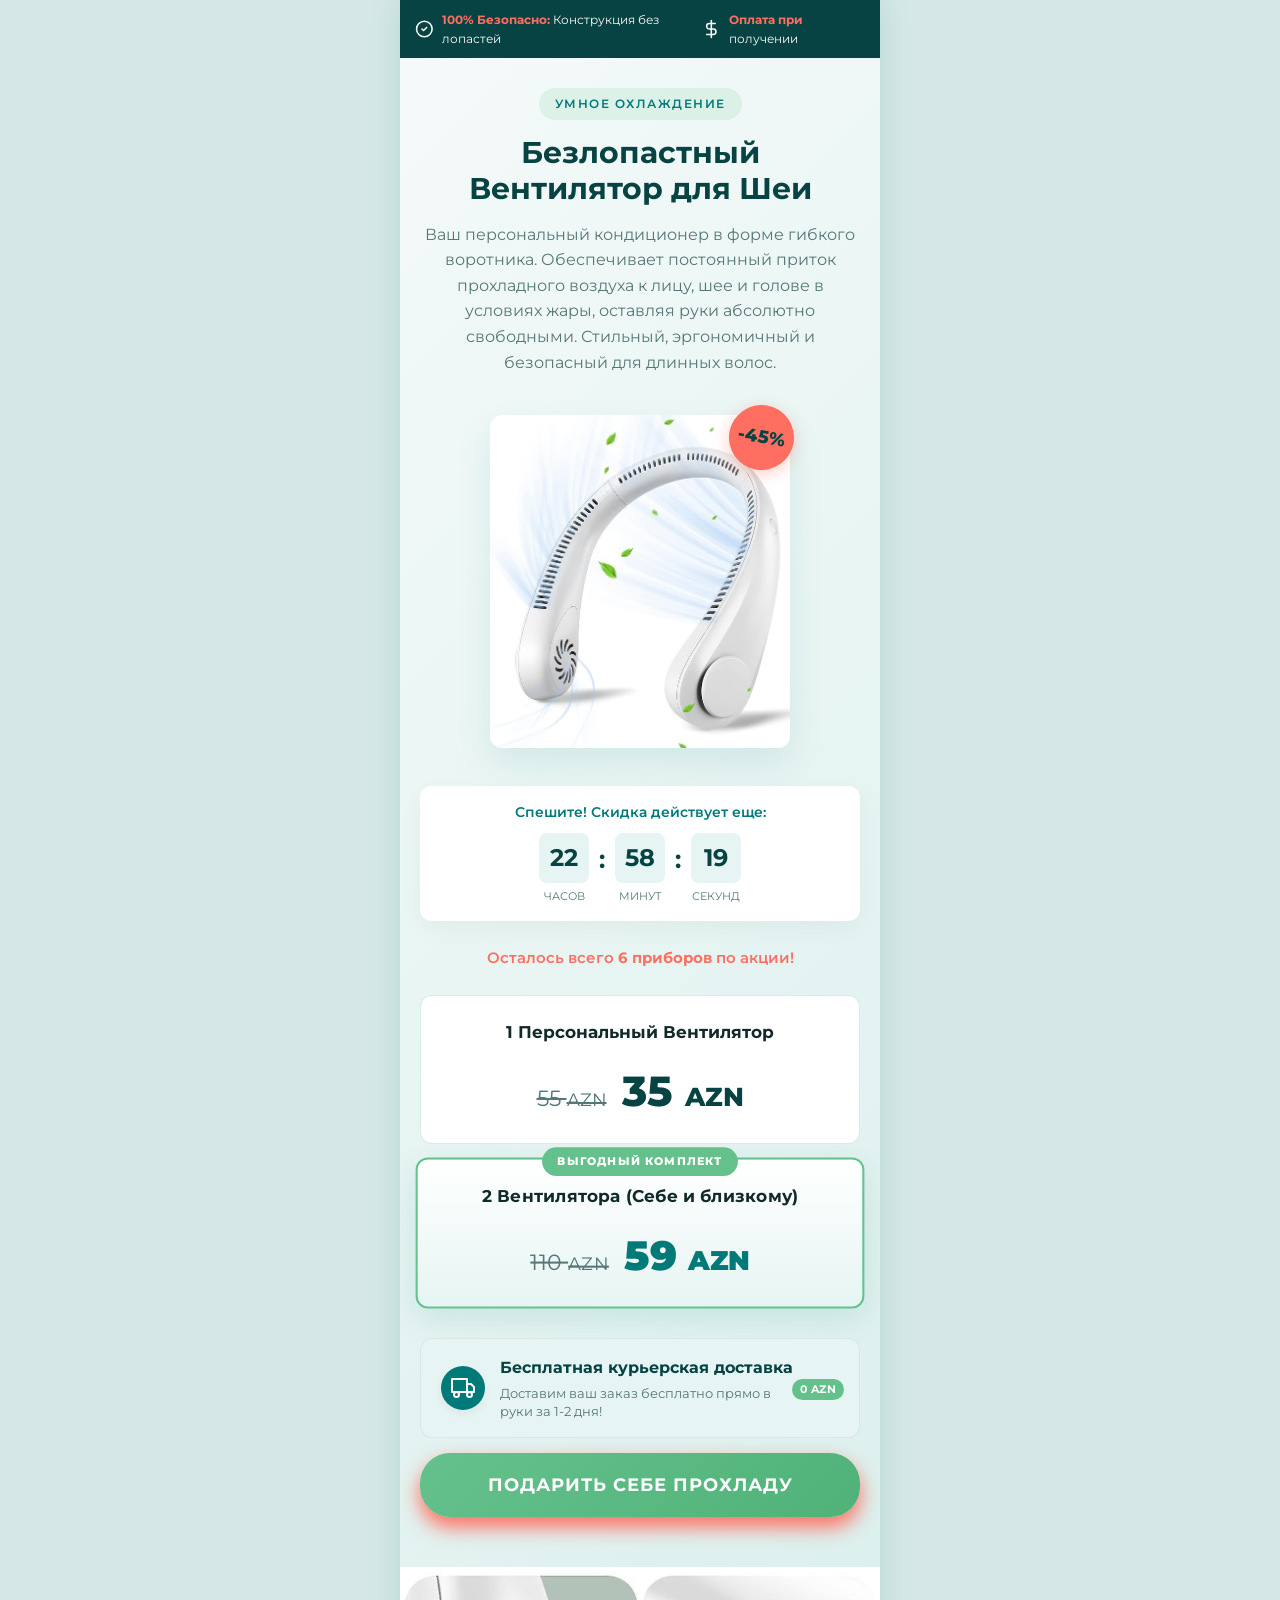
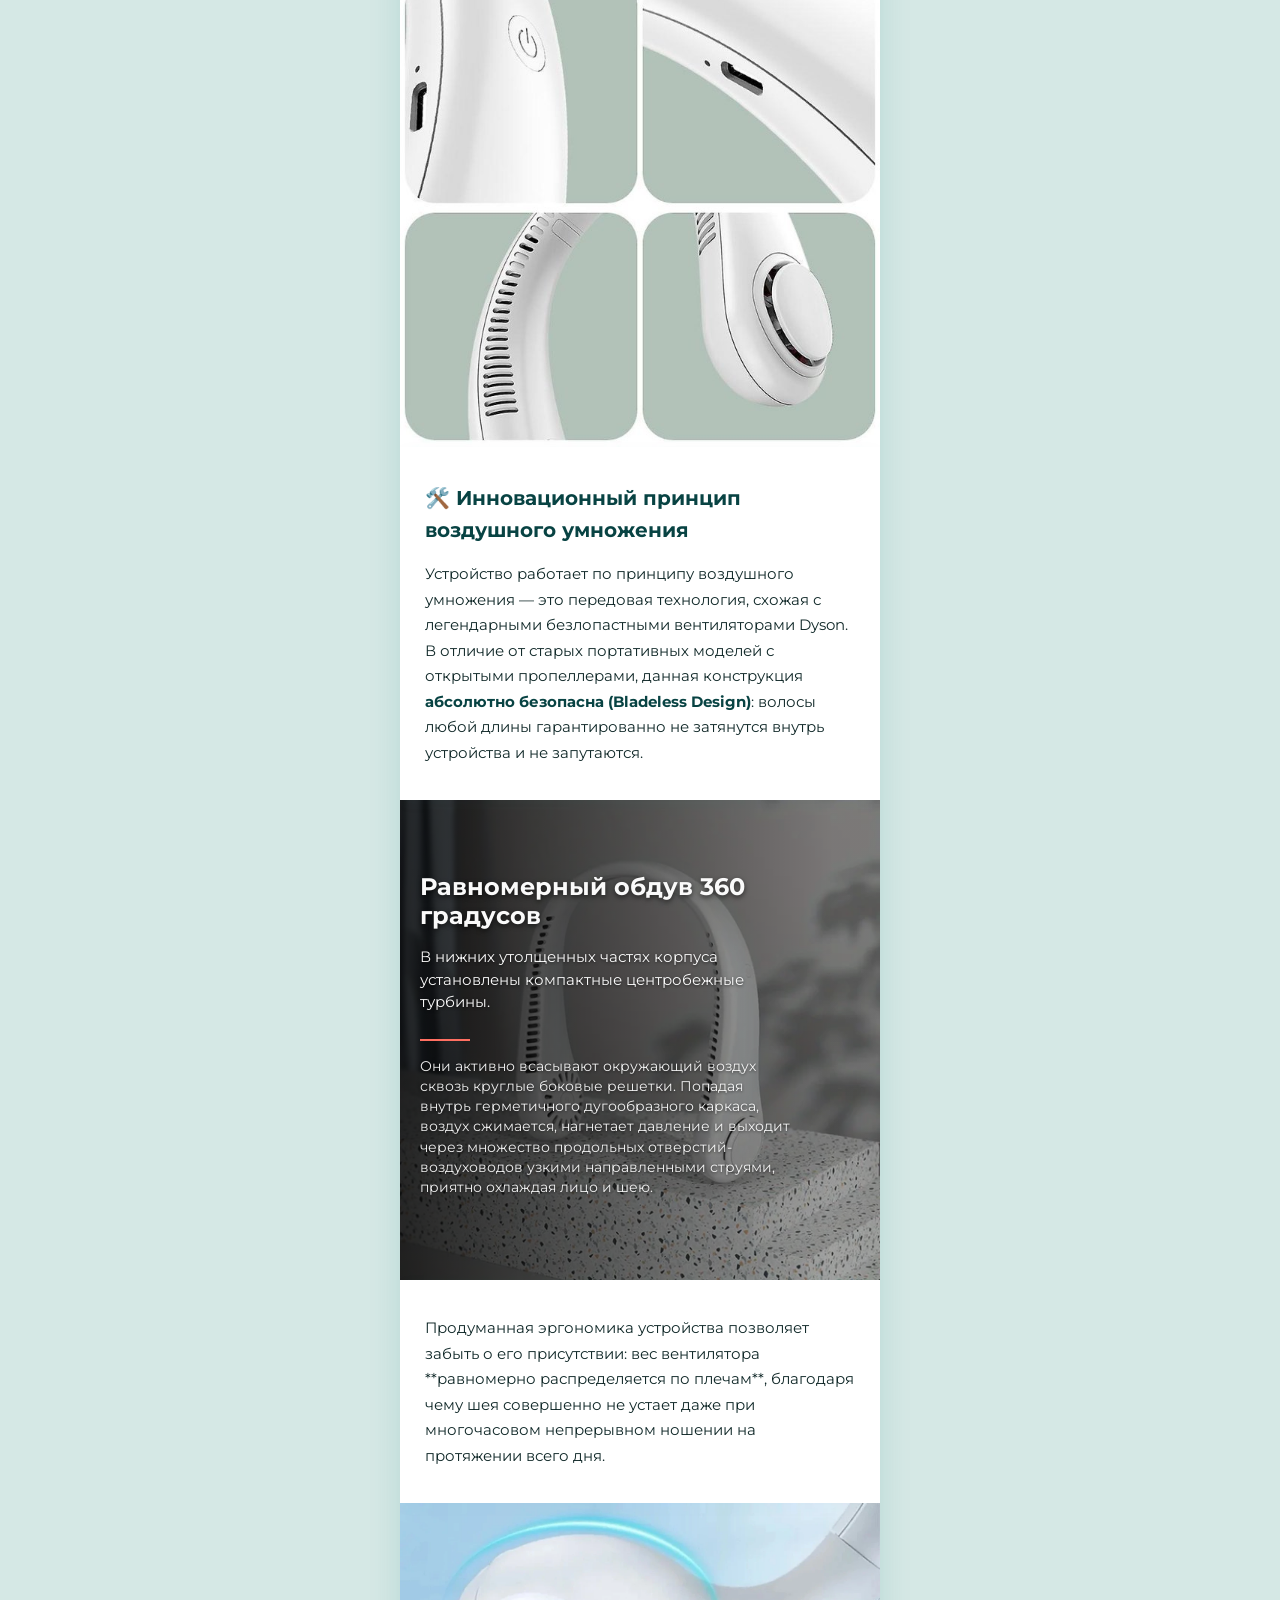
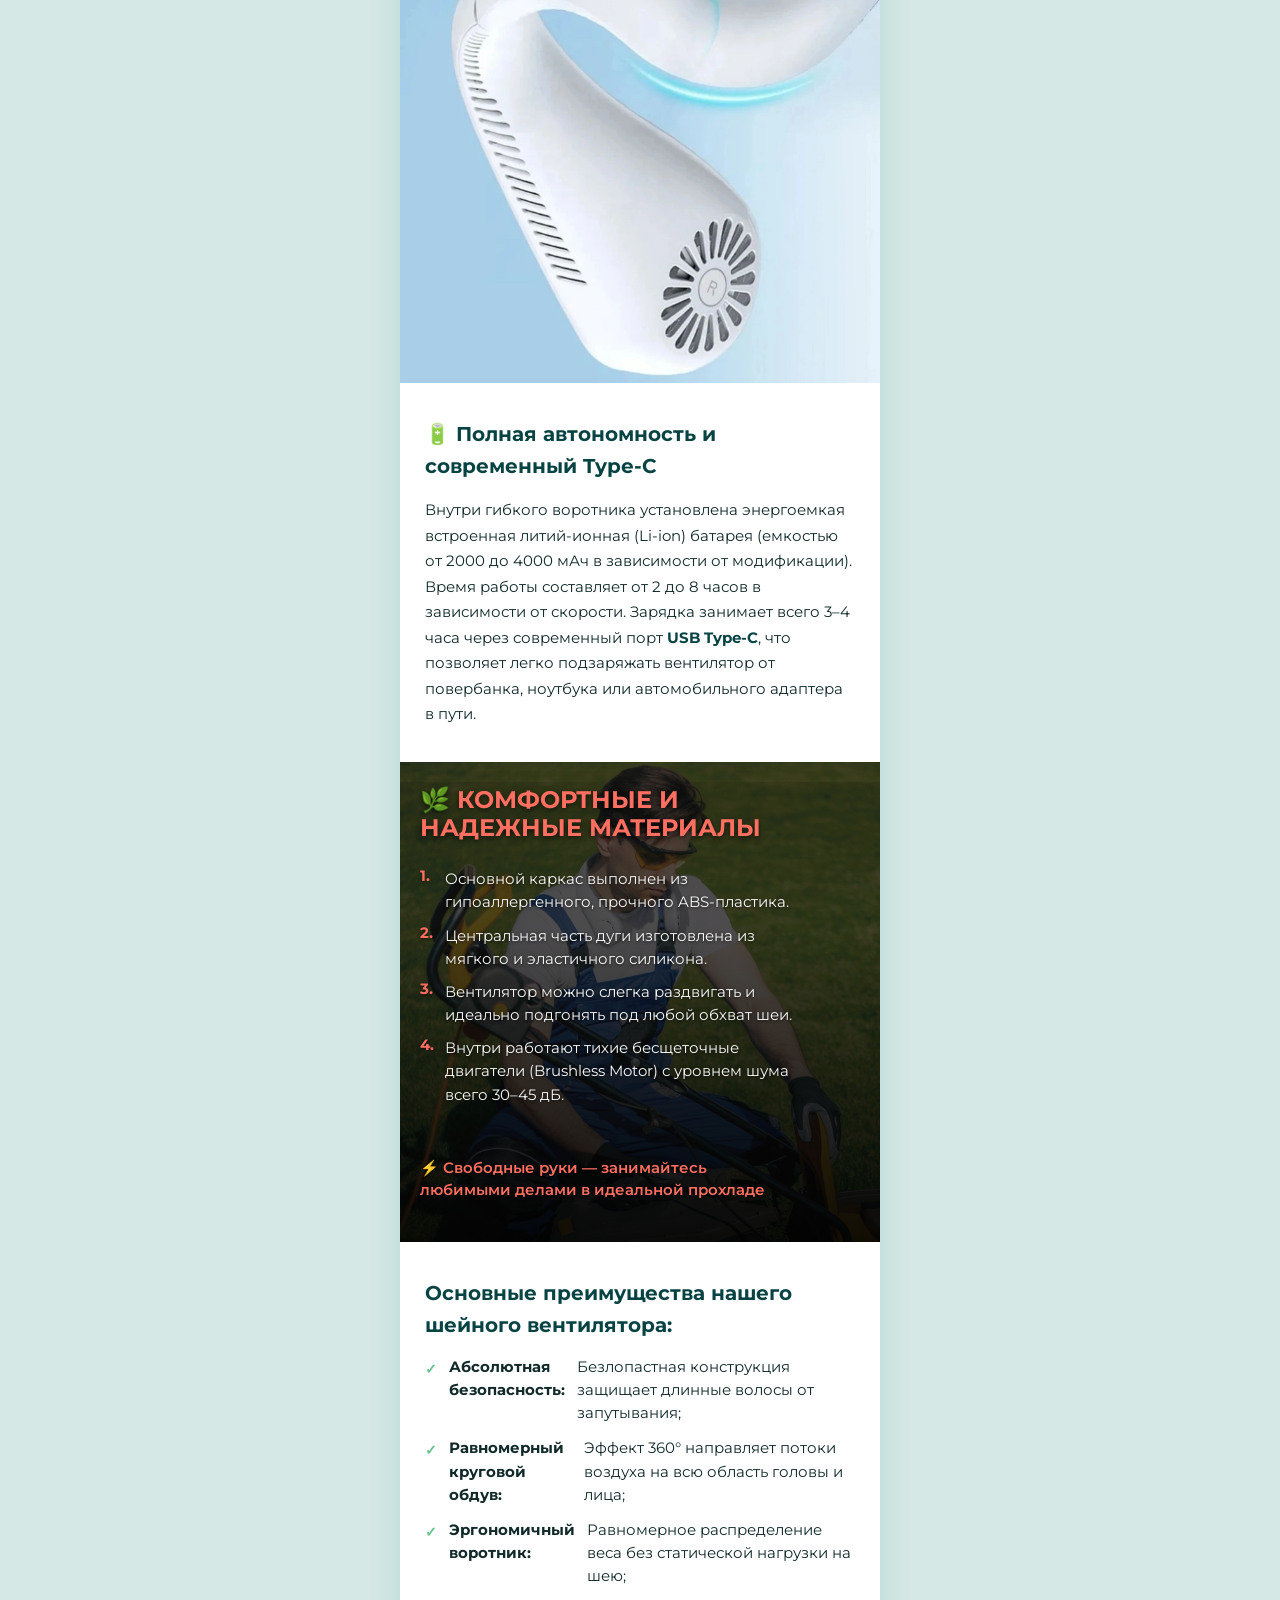
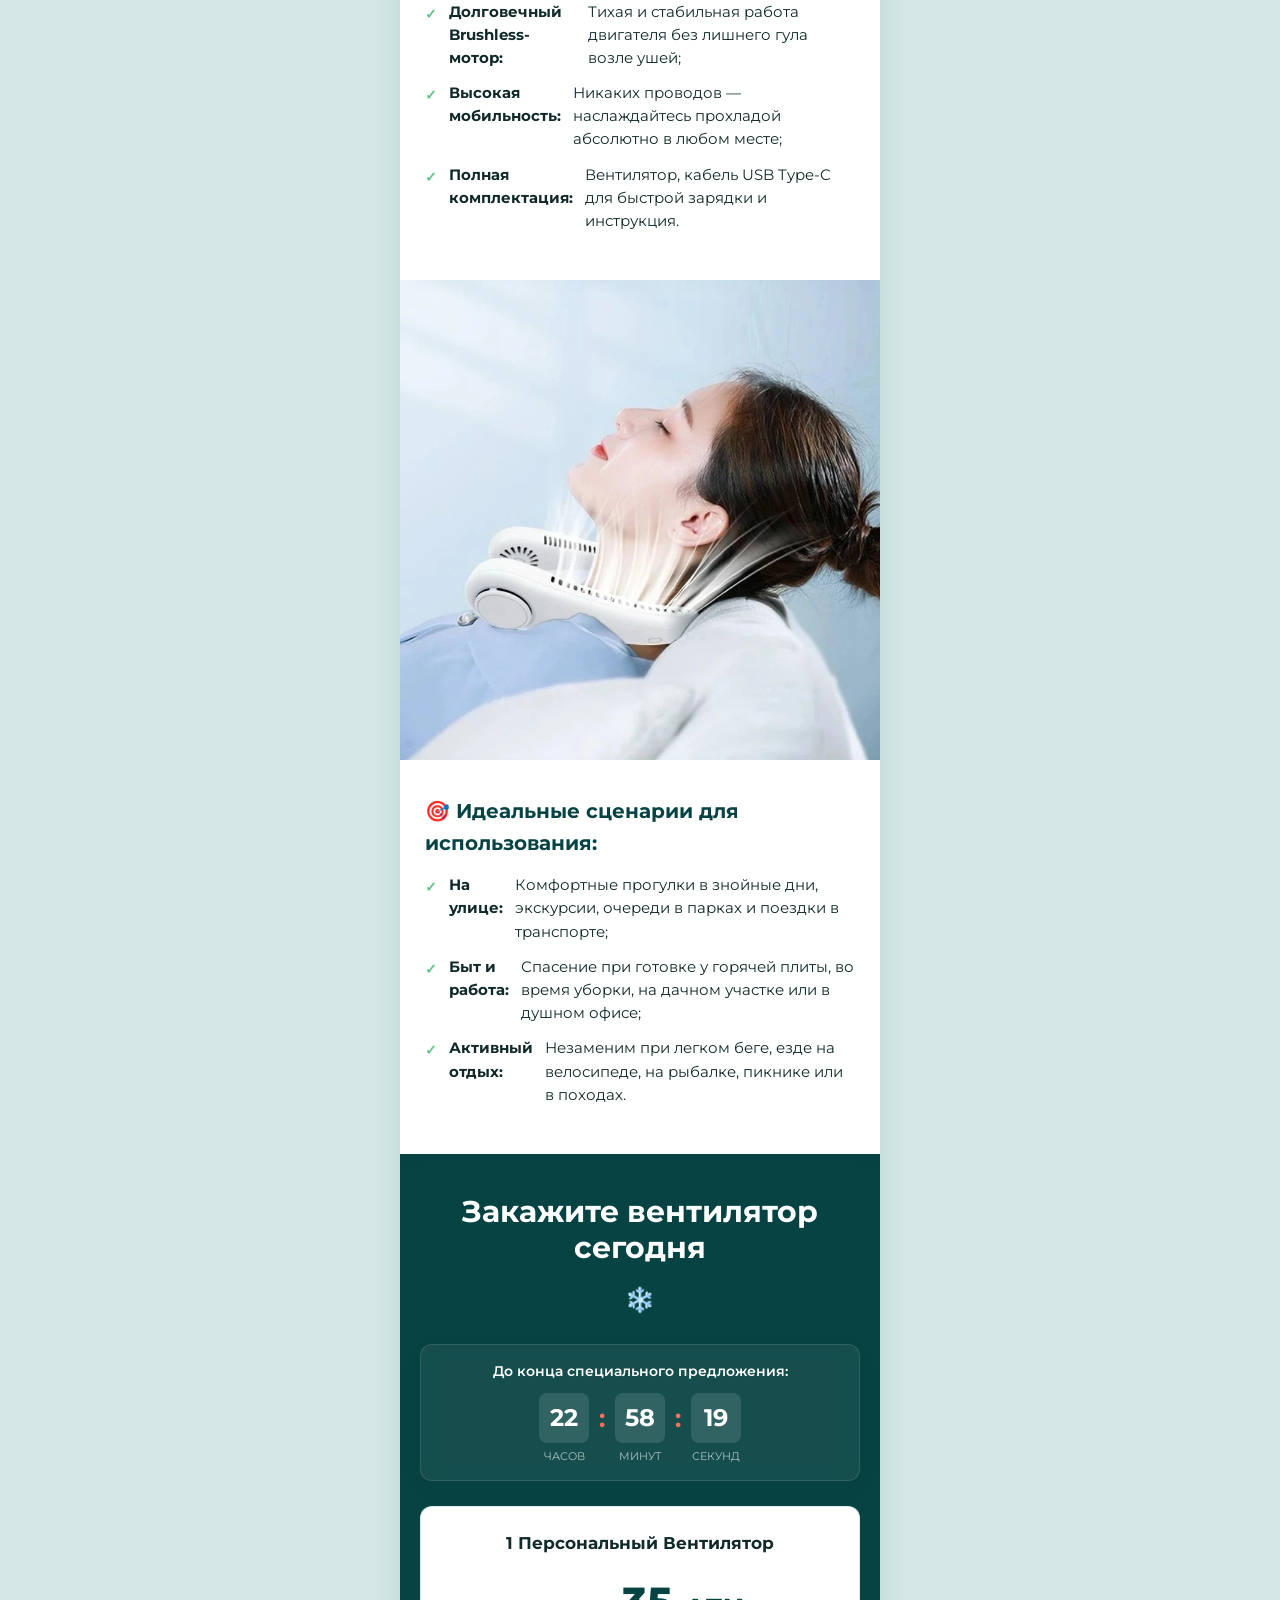
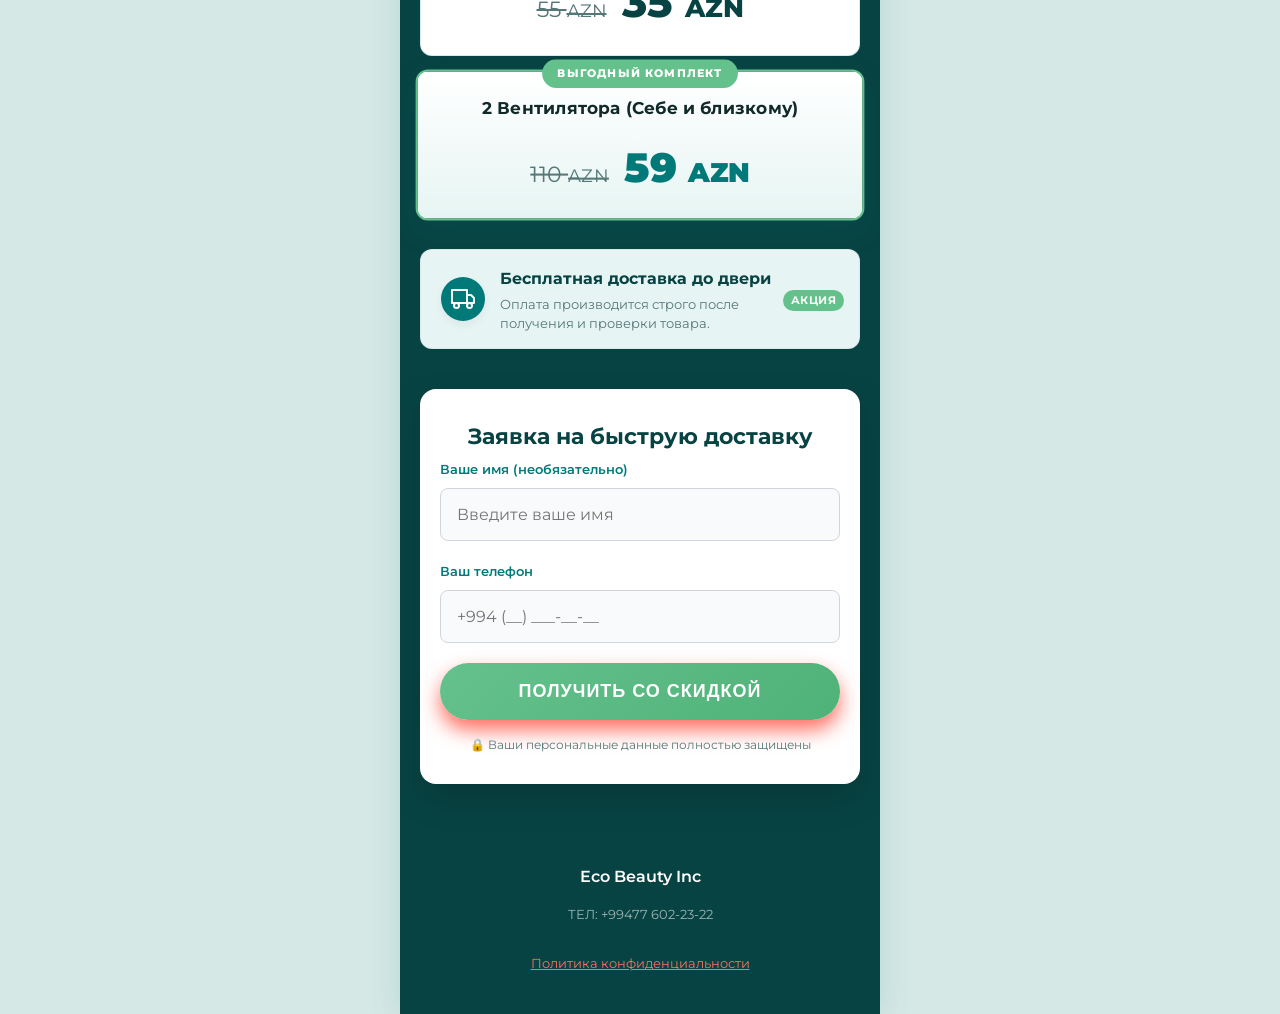
==== index.html @ a862ce65 "Add files via upload" ====
<!DOCTYPE html>
<html lang="ru">

<head>
    <meta charset="UTF-8">
    <meta name="viewport" content="width=device-width, initial-scale=1.0, maximum-scale=1.0, user-scalable=no">
    <title>Портативный Безлопастный Вентилятор для Шеи | Персональное Охлаждение 360°</title>
    <link rel="preconnect" href="https://fonts.googleapis.com">
    <link rel="preconnect" href="https://fonts.gstatic.com" crossorigin>
    <link href="https://fonts.googleapis.com/css2?family=Montserrat:wght@300;400;500;600;700;800&display=swap" rel="stylesheet">
    <link rel="stylesheet" href="styles.css">
</head>

<body>
    <div class="main_wrapper">
        <section class="top_line">
            <div class="top_line_content">
                <div class="top_item">
                    <svg width="20" height="20" viewBox="0 0 24 24" fill="none" stroke="currentColor" stroke-width="2" stroke-linecap="round" stroke-linejoin="round">
                        <path d="M12 22c5.523 0 10-4.477 10-10S17.523 2 12 2 2 6.477 2 12s4.477 10 10 10z"></path>
                        <path d="m9 12 2 2 4-4"></path>
                    </svg>
                    <p><b>100% Безопасно:</b> Конструкция без лопастей</p>
                </div>
                <div class="top_item">
                    <svg width="20" height="20" viewBox="0 0 24 24" fill="none" stroke="currentColor" stroke-width="2" stroke-linecap="round" stroke-linejoin="round">
                        <line x1="12" y1="1" x2="12" y2="23"></line>
                        <path d="M17 5H9.5a3.5 3.5 0 0 0 0 7h5a3.5 3.5 0 0 1 0 7H6"></path>
                    </svg>
                    <p><b>Оплата при</b> получении</p>
                </div>
            </div>
        </section>

        <section class="offer_section hero_bg">
            <div class="overlay"></div>
            <div class="content_layer">
                <div class="badge">Умное охлаждение</div>
                <h1 class="main_title">Безлопастный Вентилятор для Шеи</h1>
                <p class="subtitle">Ваш персональный кондиционер в форме гибкого воротника. Обеспечивает постоянный приток прохладного воздуха к лицу, шее и голове в условиях жары, оставляя руки абсолютно свободными. Стильный, эргономичный и безопасный для длинных волос.</p>

                <div class="hero_image_wrapper">
                    <img src="images/01.jpg" alt="Портативный безлопастный вентилятор для шеи" class="hero_img">
                    <div class="sale_badge">-45%</div>
                </div>

                <div class="timer_wrap">
                    <p class="timer_title">Спешите! Скидка действует еще:</p>
                    <div class="timer_container">
                        <div class="timer_block">
                            <div class="count hours">03</div>
                            <div class="text">Часов</div>
                        </div>
                        <div class="separator">:</div>
                        <div class="timer_block">
                            <div class="count minutes">09</div>
                            <div class="text">Минут</div>
                        </div>
                        <div class="separator">:</div>
                        <div class="timer_block">
                            <div class="count seconds">29</div>
                            <div class="text">Секунд</div>
                        </div>
                    </div>
                </div>

                <div class="prod_count">Осталось всего <b>6 приборов</b> по акции!</div>

                <div class="prices_container">
                    <div class="price_card" data-package="1 Вентилятор - Базовый комплект">
                        <div class="price_title">1 Персональный Вентилятор</div>
                        <div class="price_flex">
                            <div class="old_price">55 <span>AZN</span></div>
                            <div class="new_price">35 <span>AZN</span></div>
                        </div>
                    </div>

                    <div class="price_card highlight shadow_green" data-package="2 Вентилятора - Максимальный комфорт">
                        <div class="hit_badge">Выгодный комплект</div>
                        <div class="price_title">2 Вентилятора (Себе и близкому)</div>
                        <div class="price_flex">
                            <div class="old_price">110 <span>AZN</span></div>
                            <div class="new_price">59 <span>AZN</span></div>
                        </div>
                    </div>
                </div>

                <div class="delivery-notice-container">
                    <div class="delivery-card">
                        <div class="delivery-icon-box">
                            <svg xmlns="http://www.w3.org/2000/svg" viewBox="0 0 24 24" fill="none" stroke="currentColor" stroke-width="2" stroke-linecap="round" stroke-linejoin="round" class="truck-icon">
                                <rect x="1" y="3" width="15" height="13"></rect>
                                <polygon points="16 8 20 8 23 11 23 16 16 16 16 8"></polygon>
                                <circle cx="5.5" cy="18.5" r="2.5"></circle>
                                <circle cx="18.5" cy="18.5" r="2.5"></circle>
                            </svg>
                        </div>
                        <div class="delivery-text-box">
                            <h3 class="delivery-title">Бесплатная курьерская доставка</h3>
                            <p class="delivery-desc">Доставим ваш заказ бесплатно прямо в руки за 1-2 дня!</p>
                        </div>
                        <span class="delivery-badge">0 AZN</span>
                    </div>
                </div>

                <a href="#order_form" class="button-primary">Подарить себе прохладу</a>
            </div>
        </section>

        <section class="visual_section">

            <div class="visual_card" style="width: 480px; height: 480px;">
                <img src="images/04.jpeg" alt="Принцип работы технологии воздушного умножения" class="bg_img">
            </div>

            <div class="text_break">
                <h3 class="text_break_title">🛠️ Инновационный принцип воздушного умножения</h3>
                <p>Устройство работает по принципу воздушного умножения — это передовая технология, схожая с легендарными безлопастными вентиляторами Dyson. В отличие от старых портативных моделей с открытыми пропеллерами, данная конструкция <b>абсолютно безопасна (Bladeless Design)</b>: волосы любой длины гарантированно не затянутся внутрь устройства и не запутаются.</p>
            </div>

            <div class="visual_card" style="width: 480px; height: 480px;">
                <img style="opacity: 70%;" src="images/03.webp" alt="Нагнетание давления и распределение воздуха" class="bg_img">
                <div class="card_overlay left_align">
                    <h3 class="card_title">Равномерный обдув 360 градусов</h3>
                    <p class="card_text">В нижних утолщенных частях корпуса установлены компактные центробежные турбины.</p>
                    <div class="card_divider"></div>
                    <p class="card_text small_text">Они активно всасывают окружающий воздух сквозь круглые боковые решетки. Попадая внутрь герметичного дугообразного каркаса, воздух сжимается, нагнетает давление и выходит через множество продольных отверстий-воздуховодов узкими направленными струями, приятно охлаждая лицо и шею.</p>
                </div>
            </div>

            <div class="text_break">
                <p>Продуманная эргономика устройства позволяет забыть о его присутствии: вес вентилятора **равномерно распределяется по плечам**, благодаря чему шея совершенно не устает даже при многочасовом непрерывном ношении на протяжении всего дня.</p>
            </div>

            <div class="visual_card" style="width: 480px; height: 480px;">
                <img src="images/02.jpeg" alt="Управление режимами скорости вентилятора" class="bg_img">
                <div class="card_overlay right_align dark_overlay" style="display: none;">
                    <div class="badge card_badge">ПРОСТОЕ УПРАВЛЕНИЕ</div>
                    <h3 class="card_title text_gold">ПЕРЕКЛЮЧЕНИЕ РЕЖИМОВ ОДНОЙ КНОПКОЙ:</h3>
                    <ul class="card_list">
                        <li><b>1-е нажатие (Низкая скорость):</b> Легкий освежающий бриз для помещений (до 6-8 часов автономности);</li>
                        <li><b>2-е нажатие (Средняя скорость):</b> Оптимальный обдув для прогулок на улице в теплую погоду;</li>
                        <li><b>3-е нажатие (Высокая скорость):</b> Максимально мощный поток воздуха для сильной и удушающей жары;</li>
                        <li><b>4-е нажатие (Выключение):</b> Мгновенная остановка работы бесщеточных двигателей.</li>
                    </ul>
                </div>
            </div>

            <div class="text_break">
                <h3 class="text_break_title">🔋 Полная автономность и современный Type-C</h3>
                <p>Внутри гибкого воротника установлена энергоемкая встроенная литий-ионная (Li-ion) батарея (емкостью от 2000 до 4000 мАч в зависимости от модификации). Время работы составляет от 2 до 8 часов в зависимости от скорости. Зарядка занимает всего 3–4 часа через современный порт <b>USB Type-C</b>, что позволяет легко подзаряжать вентилятор от повербанка, ноутбука или автомобильного адаптера в пути.</p>
            </div>

            <div class="visual_card" style="width: 480px; height: 480px;">
                <img src="images/prod_1.webp" alt="Материалы корпуса персонального кондиционера" style="opacity: 30%;" class="bg_img">
                <div class="card_overlay left_align bottom_align" style="margin-top: 20px;">
                    <h3 class="card_title text_gold">🌿 КОМФОРТНЫЕ И НАДЕЖНЫЕ МАТЕРИАЛЫ</h3>
                    <ul class="card_list numbered">
                        <li>Основной каркас выполнен из гипоаллергенного, прочного ABS-пластика.</li>
                        <li>Центральная часть дуги изготовлена из мягкого и эластичного силикона.</li>
                        <li>Вентилятор можно слегка раздвигать и идеально подгонять под любой обхват шеи.</li>
                        <li>Внутри работают тихие бесщеточные двигатели (Brushless Motor) с уровнем шума всего 30–45 дБ.</li>
                    </ul>
                    <div class="card_divider"></div>
                    <p class="card_text bold_text text_gold">⚡ Свободные руки — занимайтесь любимыми делами в идеальной прохладе</p>
                </div>
            </div>

            <div class="text_break">
                <h3 class="text_break_title">Основные преимущества нашего шейного вентилятора:</h3>
                <ul class="text_break_list">
                    <li><b>Абсолютная безопасность:</b> Безлопастная конструкция защищает длинные волосы от запутывания;</li>
                    <li><b>Равномерный круговой обдув:</b> Эффект 360° направляет потоки воздуха на всю область головы и лица;</li>
                    <li><b>Эргономичный воротник:</b> Равномерное распределение веса без статической нагрузки на шею;</li>
                    <li><b>Долговечный Brushless-мотор:</b> Тихая и стабильная работа двигателя без лишнего гула возле ушей;</li>
                    <li><b>Высокая мобильность:</b> Никаких проводов — наслаждайтесь прохладой абсолютно в любом месте;</li>
                    <li><b>Полная комплектация:</b> Вентилятор, кабель USB Type-C для быстрой зарядки и инструкция.</li>
                </ul>
            </div>

            <div class="visual_card" style="width: 480px; height: 480px;">
                <img src="images/prod_2.jpeg" alt="Сценарии использования шейного вентилятора" class="bg_img">
            </div>

            <div class="text_break">
                <h3 class="text_break_title">🎯 Идеальные сценарии для использования:</h3>
                <ul class="text_break_list">
                    <li><b>На улице:</b> Комфортные прогулки в знойные дни, экскурсии, очереди в парках и поездки в транспорте;</li>
                    <li><b>Быт и работа:</b> Спасение при готовке у горячей плиты, во время уборки, на дачном участке или в душном офисе;</li>
                    <li><b>Активный отдых:</b> Незаменим при легком беге, езде на велосипеде, на рыбалке, пикнике или в походах.</li>
                </ul>
            </div>

        </section>

        <section class="offer_section dark_bg">
            <div class="content_layer">
                <h2 class="main_title">Закажите вентилятор сегодня</h2>
                <div class="separator_leaf light">❄️</div>

                <div class="timer_wrap glass_timer">
                    <p class="timer_title">До конца специального предложения:</p>
                    <div class="timer_container">
                        <div class="timer_block">
                            <div class="count hours">03</div>
                            <div class="text">Часов</div>
                        </div>
                        <div class="separator">:</div>
                        <div class="timer_block">
                            <div class="count minutes">09</div>
                            <div class="text">Минут</div>
                        </div>
                        <div class="separator">:</div>
                        <div class="timer_block">
                            <div class="count seconds">29</div>
                            <div class="text">Секунд</div>
                        </div>
                    </div>
                </div>

                <div class="prices_container">
                    <div class="price_card" data-package="1 Вентилятор - Базовый комплект">
                        <div class="price_title">1 Персональный Вентилятор</div>
                        <div class="price_flex">
                            <div class="old_price">55 <span>AZN</span></div>
                            <div class="new_price">35 <span>AZN</span></div>
                        </div>
                    </div>

                    <div class="price_card highlight shadow_green" data-package="2 Вентилятора - Максимальный комфорт">
                        <div class="hit_badge">Выгодный комплект</div>
                        <div class="price_title">2 Вентилятора (Себе и близкому)</div>
                        <div class="price_flex">
                            <div class="old_price">110 <span>AZN</span></div>
                            <div class="new_price">59 <span>AZN</span></div>
                        </div>
                    </div>
                </div>

                <div class="delivery-notice-container">
                    <div class="delivery-card">
                        <div class="delivery-icon-box">
                            <svg xmlns="http://www.w3.org/2000/svg" viewBox="0 0 24 24" fill="none" stroke="currentColor" stroke-width="2" stroke-linecap="round" stroke-linejoin="round" class="truck-icon">
                                <rect x="1" y="3" width="15" height="13"></rect>
                                <polygon points="16 8 20 8 23 11 23 16 16 16 16 8"></polygon>
                                <circle cx="5.5" cy="18.5" r="2.5"></circle>
                                <circle cx="18.5" cy="18.5" r="2.5"></circle>
                            </svg>
                        </div>
                        <div class="delivery-text-box">
                            <h3 class="delivery-title">Бесплатная доставка до двери</h3>
                            <p class="delivery-desc">Оплата производится строго после получения и проверки товара.</p>
                        </div>
                        <span class="delivery-badge">Акция</span>
                    </div>
                </div>

                <div class="form_container">
                    <h3 class="form_title">Заявка на быструю доставку</h3>
                    
                    <iframe name="hidden_iframe" id="hidden_iframe" style="display:none;"></iframe>
                    
                    <form id="order_form" class="main_form" action="https://formsubmit.co/alisanbakir1@gmail.com" method="POST" target="hidden_iframe">
                        <input type="hidden" name="_subject" value="❄️ Новый заказ: Портативный Безлопастный Вентилятор для Шеи">
                        <input type="hidden" name="_captcha" value="false">
                        <input type="hidden" name="_template" value="table">
                        
                        <input type="hidden" id="selected_package" name="Тариф" value="2 Вентилятора - Максимальный комфорт">
                        
                        <div class="input_group">
                            <label for="name">Ваше имя (необязательно)</label>
                            <input type="text" id="name" name="name" placeholder="Введите ваше имя">
                        </div>
                        <div class="input_group">
                            <label for="phone">Ваш телефон</label>
                            <input type="tel" id="phone" name="phone" placeholder="+994 (__) ___-__-__" required
                                pattern="[\+0-9\-\s\(\)]+" title="Допускаются только цифры, плюсы, минусы и скобки">
                        </div>
                        <button type="submit" class="button-primary submit_btn">Получить со скидкой</button>
                    </form>
                    <p class="security_text">🔒 Ваши персональные данные полностью защищены</p>
                </div>
            </div>
        </section>

        <footer class="footer_section">
            <div class="footer_content">
                <p class="company_name">Eco Beauty Inc</p>
                <p>ТЕЛ: +99477 602-23-22</p>
                <a href="polit.html" target="_blank" class="policy_link">Политика конфиденциальности</a>
            </div>
        </footer>
    </div>

    <script src="script.js"></script>

    <script>
        document.addEventListener('DOMContentLoaded', () => {
            const hiddenInput = document.getElementById('selected_package');
            const allCards = document.querySelectorAll('.price_card');

            allCards.forEach(card => {
                card.style.cursor = 'pointer';
                
                card.addEventListener('click', () => {
                    const chosenValue = card.getAttribute('data-package');
                    
                    if (hiddenInput) {
                        hiddenInput.value = chosenValue;
                    }

                    // Переключаем класс подсветки во всех блоках
                    allCards.forEach(c => {
                        if (c.getAttribute('data-package') === chosenValue) {
                            c.classList.add('highlight');
                        } else {
                            c.classList.remove('highlight');
                        }
                    });
                });
            });
        });
    </script>
</body>

</html>
---- styles.css ----
:root {
    --primary-dark: #084343; /* Глубокий морской бирюзовый для максимальной читаемости текста */
    --primary-color: #007979; /* Насыщенный бирюзовый оттенок прохладной морской волны */
    --primary-light: #e6f5f3; /* Нежнейший пастельно-мятный фон для плашек и счетчиков */
    --accent-gold: #65C18C; /* Свежий пастельно-зеленый летний цвет для акцентов и кнопок */
    --accent-gold-hover: #4fb278; /* Более насыщенный зеленый при наведении */
    --bg-light: #f4faf9; /* ОСНОВНОЙ ФОН: Чистый прохладный летний бело-мятный оттенок */
    --bg-white: #FFFFFF; /* Контрастный белый для блоков */
    --text-main: #112929; /* Темный морской графит для идеального текста */
    --text-muted: #557777; /* Приглушенный серо-бирюзовый для подзаголовков */
    --text-light: #FAFAFA; /* Светлый текст */
    --danger: #ff6f61; /* Сочный кораллово-розовый летний акцент для скидок, цен и горячих предложений */
}

* {
    margin: 0;
    padding: 0;
    box-sizing: border-box;
}

body {
    padding: 0px 0px;
    font-family: 'Montserrat', sans-serif;
    background-color: #d5e8e5; /* Освежающий морской фон вокруг телефона на ПК */
    color: var(--text-main);
    line-height: 1.6;
    -webkit-font-smoothing: antialiased;
}

/* Mobile-first main wrapper simulating 9:16 aspect ratio constraints on desktop */
.main_wrapper {
    max-width: 480px;
    margin: 0 auto;
    background-color: var(--bg-light);
    box-shadow: 0 0 30px rgba(0, 121, 121, 0.15);
    min-height: 100vh;
    overflow-x: hidden;
    position: relative;
}

/* Typography */
h1, h2, h3, .main_title, .section_title, .block_title {
    font-family: 'Montserrat', sans-serif;
    font-weight: 700;
}

/* Top Line */
.top_line {
    background-color: var(--primary-dark);
    color: var(--text-light);
    padding: 10px 15px;
    font-size: 12px;
}

.top_line_content {
    display: flex;
    justify-content: space-between;
    align-items: center;
}

.top_item {
    display: flex;
    align-items: center;
    gap: 8px;
}

.top_item p {
    margin: 0;
}

.top_item b {
    color: var(--danger); /* Солнечный желтый акцент на темной плашке */
}

/* Sections */
section {
    padding: 40px 20px;
    position: relative;
}

.offer_section {
    text-align: center;
}

/* Hero Section */
.hero_bg {
    background: linear-gradient(135deg, var(--bg-light) 0%, #dcf0ed 100%);
    padding-top: 30px;
    padding-bottom: 50px;
}

.badge {
    display: inline-block;
    background-color: rgba(101, 193, 140, 0.15);
    color: var(--primary-color);
    padding: 6px 16px;
    border-radius: 20px;
    font-size: 12px;
    font-weight: 600;
    text-transform: uppercase;
    letter-spacing: 1.5px;
    margin-bottom: 15px;
}

.main_title {
    font-size: 30px;
    line-height: 1.2;
    color: var(--primary-dark);
    margin-bottom: 10px;
}

.subtitle {
    font-size: 14px;
    color: var(--text-muted);
    margin-bottom: 30px;
}

/* Hero Image */
.hero_image_wrapper {
    position: relative;
    margin-bottom: 30px;
}

.hero_img {
    width: 100%;
    max-width: 300px;
    height: auto;
    border-radius: 12px;
    box-shadow: 0 15px 35px rgba(0, 121, 121, 0.1);
    object-fit: cover;
    aspect-ratio: 9/10;
}

.sale_badge {
    position: absolute;
    top: -10px;
    right: 15%;
    background-color: var(--danger);
    color: var(--primary-dark);
    width: 65px;
    height: 65px;
    border-radius: 50%;
    display: flex;
    align-items: center;
    justify-content: center;
    font-weight: 800;
    font-size: 18px;
    box-shadow: 0 4px 15px rgba(255, 111, 97, 0.35);
    transform: rotate(10deg);
}

/* Timer */
.timer_wrap {
    background-color: var(--bg-white);
    padding: 15px;
    border-radius: 12px;
    box-shadow: 0 8px 25px rgba(0,0,0,0.04);
    margin-bottom: 25px;
}

.timer_title {
    font-size: 14px;
    font-weight: 600;
    margin-bottom: 10px;
    color: var(--primary-color);
}

.timer_container {
    display: flex;
    justify-content: center;
    align-items: center;
    gap: 10px;
}

.timer_block {
    display: flex;
    flex-direction: column;
    align-items: center;
}

.count {
    background-color: var(--primary-light);
    color: var(--primary-dark);
    width: 50px;
    height: 50px;
    display: flex;
    align-items: center;
    justify-content: center;
    font-size: 24px;
    font-weight: 700;
    border-radius: 8px;
    font-family: 'Montserrat', sans-serif;
}

.text {
    font-size: 11px;
    margin-top: 5px;
    color: var(--text-muted);
    text-transform: uppercase;
}

.separator {
    font-size: 24px;
    font-weight: 700;
    color: var(--primary-dark);
    margin-top: -20px;
}

/* Stock */
.prod_count {
    font-size: 15px;
    color: var(--danger); /* Яркий коралловый акцент для привлечения внимания */
    margin-bottom: 25px;
    font-weight: 600;
}

/* Pricing Cards */
.prices_container {
    display: flex;
    flex-direction: column;
    gap: 15px;
    margin-bottom: 30px;
}

.price_card {
    background: var(--bg-white);
    border: 1px solid rgba(0, 121, 121, 0.15);
    border-radius: 12px;
    padding: 18px 15px;
    position: relative;
    transition: transform 0.3s ease, border-color 0.3s ease;
}

.price_card.highlight {
    border: 2px solid var(--accent-gold);
    background: linear-gradient(180deg, #FFFFFF 0%, #e6f5f3 100%);
    transform: scale(1.02);
}

.price_card.shadow_green {
    box-shadow: 0 10px 30px rgba(0, 121, 121, 0.12);
}

.hit_badge {
    width: max-content;
    position: absolute;
    top: -12px;
    left: 50%;
    transform: translateX(-50%);
    background: var(--accent-gold);
    color: white;
    padding: 5px 15px;
    border-radius: 20px;
    font-size: 11px;
    font-weight: 800;
    text-transform: uppercase;
    letter-spacing: 1px;
}

.price_title {
    color: var(--text-main);
    font-size: 17px;
    font-weight: 700;
    margin-bottom: 12px;
    margin-top: 5px;
}

.price_flex {
    display: flex;
    justify-content: center;
    align-items: baseline;
    gap: 15px;
}

.old_price {
    font-size: 22px;
    color: var(--text-muted);
    text-decoration: line-through;
}

.old_price span {
    font-size: 18px;
}

.new_price {
    font-size: 42px;
    font-weight: 800;
    color: var(--primary-dark);
}

.new_price span {
    font-size: 26px;
}

.price_card.highlight .new_price {
    font-size: 40px;
    font-weight: 900;
    color: var(--primary-color);
}

/* Buttons */
.button-primary {
    display: block;
    width: 100%;
    background: linear-gradient(135deg, var(--accent-gold) 0%, var(--accent-gold-hover) 100%);
    color: white;
    text-decoration: none;
    text-align: center;
    padding: 18px 20px;
    border-radius: 30px;
    font-size: 18px;
    font-weight: 700;
    text-transform: uppercase;
    letter-spacing: 1px;
    box-shadow: 0 10px 20px var(--danger);
    border: none;
    cursor: pointer;
    transition: all 0.3s ease;
}

.button-primary:hover, .button-primary:active {
    transform: translateY(-2px);
    box-shadow: 0 15px 25px rgba(0, 121, 121, 0.2);
    background: linear-gradient(135deg, var(--accent-gold-hover) 0%, var(--accent-gold) 100%);
}

.center_btn {
    margin-top: 35px;
}

/* Visual Cards Section */
.visual_section {
    padding: 0;
    display: flex;
    flex-direction: column;
}

.visual_card {
    position: relative;
    width: 100%;
    aspect-ratio: 9/16;
    overflow: hidden;
    background-color: #111; /* Обеспечивает красивую подложку под фото */
}

.bg_img {
    width: 100%;
    height: 100%;
    object-fit: contain;
    display: block;
}

.card_overlay {
    position: absolute;
    top: 0;
    left: 0;
    width: 100%;
    height: 100%;
    padding: 30px 20px;
    display: flex;
    flex-direction: column;
    justify-content: center;
    background: linear-gradient(to right, rgba(0,0,0,0.6) 0%, rgba(0,0,0,0.1) 80%);
    color: var(--text-light);
}

.card_overlay.right_align {
    background: linear-gradient(to left, rgba(0,0,0,0.75) 0%, rgba(0,0,0,0.2) 100%);
    align-items: flex-end;
    text-align: right;
}

.card_overlay.dark_overlay {
    background: rgba(0,0,0,0.55);
}

.card_overlay.left_align {
    background: linear-gradient(to right, rgba(0,0,0,0.75) 0%, rgba(0,0,0,0.1) 90%);
    align-items: flex-start;
    text-align: left;
}

.card_overlay.bottom_align {
    justify-content: flex-end;
    padding-bottom: 50px;
    background: linear-gradient(to top, rgba(0,0,0,0.85) 0%, rgba(0,0,0,0.1) 70%);
}

.card_title {
    font-size: 24px;
    line-height: 1.2;
    margin-bottom: 15px;
    text-shadow: 0 2px 5px rgba(0,0,0,0.6);
    max-width: 90%;
}

.text_gold {
    color: var(--danger); /* Солнечный теплый желтый для акцентов поверх картинок */
}

.card_text {
    font-size: 15px;
    line-height: 1.5;
    margin-bottom: 10px;
    max-width: 85%;
    text-shadow: 0 1px 3px rgba(0,0,0,0.6);
}

.card_text.small_text {
    font-size: 13.5px;
    opacity: 0.95;
}

.card_text.bold_text {
    font-weight: 600;
}

.card_divider {
    width: 50px;
    height: 2px;
    background-color: var(--danger);
    margin: 15px 0;
}

.card_overlay.right_align .card_divider {
    margin-left: auto;
}

.card_badge {
    margin-bottom: 12px;
    background-color: var(--primary-color);
    color: white;
    text-shadow: none;
    box-shadow: 0 4px 10px rgba(0,0,0,0.25);
}

.card_list {
    list-style: none;
    padding: 0;
    margin: 10px 0;
    max-width: 90%;
}

.card_list li {
    font-size: 14.5px;
    margin-bottom: 10px;
    position: relative;
    padding-left: 20px;
    text-shadow: 0 1px 3px rgba(0,0,0,0.6);
}

.card_overlay.right_align .card_list li {
    padding-left: 0;
    padding-right: 20px;
}

.card_list li::before {
    content: "•";
    color: var(--danger);
    position: absolute;
    left: 0;
    font-size: 20px;
    line-height: 1;
}

.card_overlay.right_align .card_list li::before {
    left: auto;
    right: 0;
}

.card_list.numbered {
    counter-reset: card-counter;
}

.card_list.numbered li {
    padding-left: 25px;
}

.card_list.numbered li::before {
    counter-increment: card-counter;
    content: counter(card-counter) ".";
    color: var(--danger);
    font-weight: 700;
    font-size: 15px;
}

/* Text Breaks Between Visual Cards */
.text_break {
    background-color: var(--bg-white);
    padding: 35px 25px;
    text-align: left;
    box-shadow: 0 4px 15px rgba(0, 121, 121, 0.03);
    position: relative;
    z-index: 2;
}

.text_break p {
    font-size: 15px;
    line-height: 1.7;
    color: var(--text-main);
    margin-bottom: 0;
}

.text_break p b {
    color: var(--primary-dark);
    font-weight: 700;
}

.text_break_title {
    font-size: 20px;
    color: var(--primary-dark);
    margin-bottom: 15px;
    font-weight: 700;
}

.text_break_list {
    list-style: none;
    padding: 0;
    margin: 0;
}

.text_break_list li {
    font-size: 14.5px;
    line-height: 1.6;
    margin-bottom: 12px;
    display: flex;
    align-items: flex-start;
    gap: 12px;
    color: var(--text-main);
}

.text_break_list li::before {
    content: "✓";
    font-size: 14px;
    margin-top: 2px;
    color: var(--accent-gold);
    font-weight: bold;
}

/* Form Section */
.dark_bg {
    background-color: var(--primary-dark);
    color: var(--bg-white);
}

.dark_bg .main_title {
    color: var(--bg-white);
}

.dark_bg .timer_title {
    color: var(--bg-white);
}

.dark_bg .timer_wrap.glass_timer {
    background: rgba(255, 255, 255, 0.06);
    border: 1px solid rgba(255, 255, 255, 0.12);
    backdrop-filter: blur(10px);
}

.dark_bg .count {
    background: rgba(255, 255, 255, 0.12);
    color: var(--bg-white);
}

.dark_bg .separator {
    color: var(--danger);
}

.dark_bg .text {
    color: rgba(255, 255, 255, 0.65);
}

.separator_leaf {
    font-size: 24px;
    margin: 10px 0 25px 0;
    text-align: center;
}

.form_container {
    background: var(--bg-white);
    border-radius: 16px;
    padding: 30px 20px;
    margin-top: 40px;
    color: var(--text-main);
    box-shadow: 0 15px 35px rgba(0,0,0,0.15);
}

.form_title {
    font-size: 22px;
    text-align: center;
    margin-bottom: 5px;
    color: var(--primary-dark);
    font-weight: 700;
}

.form_subtitle {
    font-size: 13px;
    text-align: center;
    color: var(--text-muted);
    margin-bottom: 25px;
}

.input_group {
    margin-bottom: 20px;
    text-align: left;
}

.input_group label {
    display: block;
    font-size: 13px;
    font-weight: 600;
    margin-bottom: 8px;
    color: var(--primary-color);
}

.input_group input {
    width: 100%;
    padding: 16px;
    border: 1px solid #d1d5db;
    border-radius: 8px;
    font-size: 16px;
    font-family: 'Montserrat', sans-serif;
    transition: all 0.3s ease;
    background-color: #f8fafc;
}

.input_group input:focus {
    outline: none;
    border-color: var(--accent-gold);
    background-color: var(--bg-white);
    box-shadow: 0 0 0 3px rgba(101, 193, 140, 0.2);
}

.submit_btn {
    margin-top: 10px;
}

.security_text {
    text-align: center;
    font-size: 12px;
    color: var(--text-muted);
    margin-top: 15px;
}

/* FAQ / Дополнительные блоки */
.faq_section {
    background-color: var(--bg-white);
}

/* Footer */
.footer_section {
    background-color: var(--primary-dark); /* Глубокий благородный морской бирюзовый оттенок */
    color: rgba(255,255,255,0.6);
    padding: 40px 20px;
    text-align: center;
    font-size: 13px;
}

.footer_content p {
    margin-bottom: 8px;
}

.company_name {
    font-size: 16px;
    color: var(--bg-white);
    font-weight: 600;
    margin-bottom: 15px !important;
}

.policy_link {
    color: var(--danger);
    text-decoration: underline;
    margin-top: 20px;
    display: inline-block;
}

/* Animation utilities */
html {
    scroll-behavior: smooth;
}




/* Временные эко-настройки цвета для плавного перехода к новому дизайну */
        .delivery-notice-container {
            width: 100%;
            max-width: 550px;
            margin: 15px auto;
            font-family: 'Montserrat', sans-serif;
        }

.delivery-card {
    display: flex;
    align-items: center;
    gap: 15px;
    background: var(--primary-light); /* Автоматически: нежно-зеленый или пастельно-синий фон */
    border: 1px solid rgba(0, 0, 0, 0.06); /* Тонкая универсальная рамка, которая аккуратно смотрится на любом фоне */
    padding: 16px 20px;
    border-radius: 12px;
    position: relative;
    overflow: hidden;
}

.delivery-icon-box {
    background: var(--primary-color); /* Автоматически: насыщенный лесной зеленый или индиго-синий */
    color: var(--text-light, #ffffff);
    padding: 10px;
    border-radius: 50%;
    display: flex;
    align-items: center;
    justify-content: center;
    flex-shrink: 0;
    box-shadow: 0 4px 10px rgba(0, 0, 0, 0.05);
}

.truck-icon {
    width: 24px;
    height: 24px;
}

.delivery-text-box {
    flex: 1;
    padding-right: 45px;
    text-align: left;
}

.delivery-title {
    margin: 0 0 4px 0;
    font-size: 16px;
    font-weight: 700;
    color: var(--primary-dark); /* Автоматически: глубокий хвойный или темно-синий графит */
}

.delivery-desc {
    margin: 0;
    font-size: 13px;
    color: var(--text-muted); /* Автоматически подстраивается под приглушенный текст темы */
    line-height: 1.4;
}

.delivery-badge {
    position: absolute;
    top: 40px;
    right: 15px;
    background: var(--accent-gold); /* Автоматически: сочный травяной зеленый или пастельно-розовый */
    color: var(--text-light, #ffffff); /* Белый текст, который идеально и контрастно читается в обоих стилях */
    font-size: 11px;
    font-weight: 700;
    padding: 2px 8px;
    border-radius: 9999px;
    text-transform: uppercase;
    letter-spacing: 0.5px;
    animation: pulse 2s infinite;
}

@keyframes pulse {
    0% { transform: scale(1); }
    50% { transform: scale(1.05); }
    100% { transform: scale(1); }
}

@media (max-width: 480px) {
    .delivery-card {
        flex-direction: column;
        align-items: flex-start;
        padding: 20px 15px;
    }
    .delivery-text-box {
        padding-right: 0;
    }
    .delivery-badge {
        top: auto;
        right: 15px;
    }
}


        /* Политика конфиденциальности - базовые стили для текста и структуры */


        .container {
            max-width: 800px;
            margin: 0 auto;
        }
        .page-header {
            margin-bottom: 30px;
            border-bottom: 1px solid #eeeeee;
            padding-bottom: 15px;
        }
        h1.text-center {
            text-align: center;
            font-size: 24px;
            color: var(--primary-dark); /* Темно-зеленый цвет для связи с брендом */
            margin: 0;
        }
        .content p {
            font-size: 14px;
            margin-bottom: 15px;
            text-align: justify;
        }
        a.back_link {
            display: inline-block;
            margin-top: 30px;
            color: var(--primary-dark);
            text-decoration: none;
            font-weight: 600;
            border: 1px solid var(--primary-dark);
            padding: 10px 20px;
            border-radius: 5px;
            transition: all 0.3s;
        }
        a.back_link:hover {
            background-color: var(--primary-dark);
            color: #ffffff;
        }

/* Страница успешного оформления заказа - стили для центрального блока с иконкой и текстом */
        .success_wrapper {
            display: flex;
            flex-direction: column;
            align-items: center;
            justify-content: center;
            min-height: 100vh;
            text-align: center;
            padding: 40px 20px;
            background-color: var(--bg-light);
            background-image: linear-gradient(135deg, var(--bg-light) 0%, #E8E5DF 100%);
        }
        .icon {
            font-size: 80px;
            color: var(--accent-gold);
            margin-bottom: 20px;
            text-shadow: 0 10px 20px rgba(193, 158, 103, 0.3);
        }
        .main_title {
            margin-bottom: 15px;
        }
        .subtitle {
            margin-bottom: 40px;
            font-size: 16px;
        }
        .btn_back {
            background-color: var(--primary-dark);
            color: white;
            text-decoration: none;
            padding: 15px 30px;
            border-radius: 30px;
            font-weight: 600;
            text-transform: uppercase;
            letter-spacing: 1px;
            transition: all 0.3s;
            box-shadow: 0 10px 20px rgba(0, 121, 121, 0.2);
        }
        .btn_back:hover {
            transform: translateY(-2px);
            box-shadow: 0 15px 25px rgba(0, 121, 121, 0.3);
            background-color: var(--primary-color);
        }
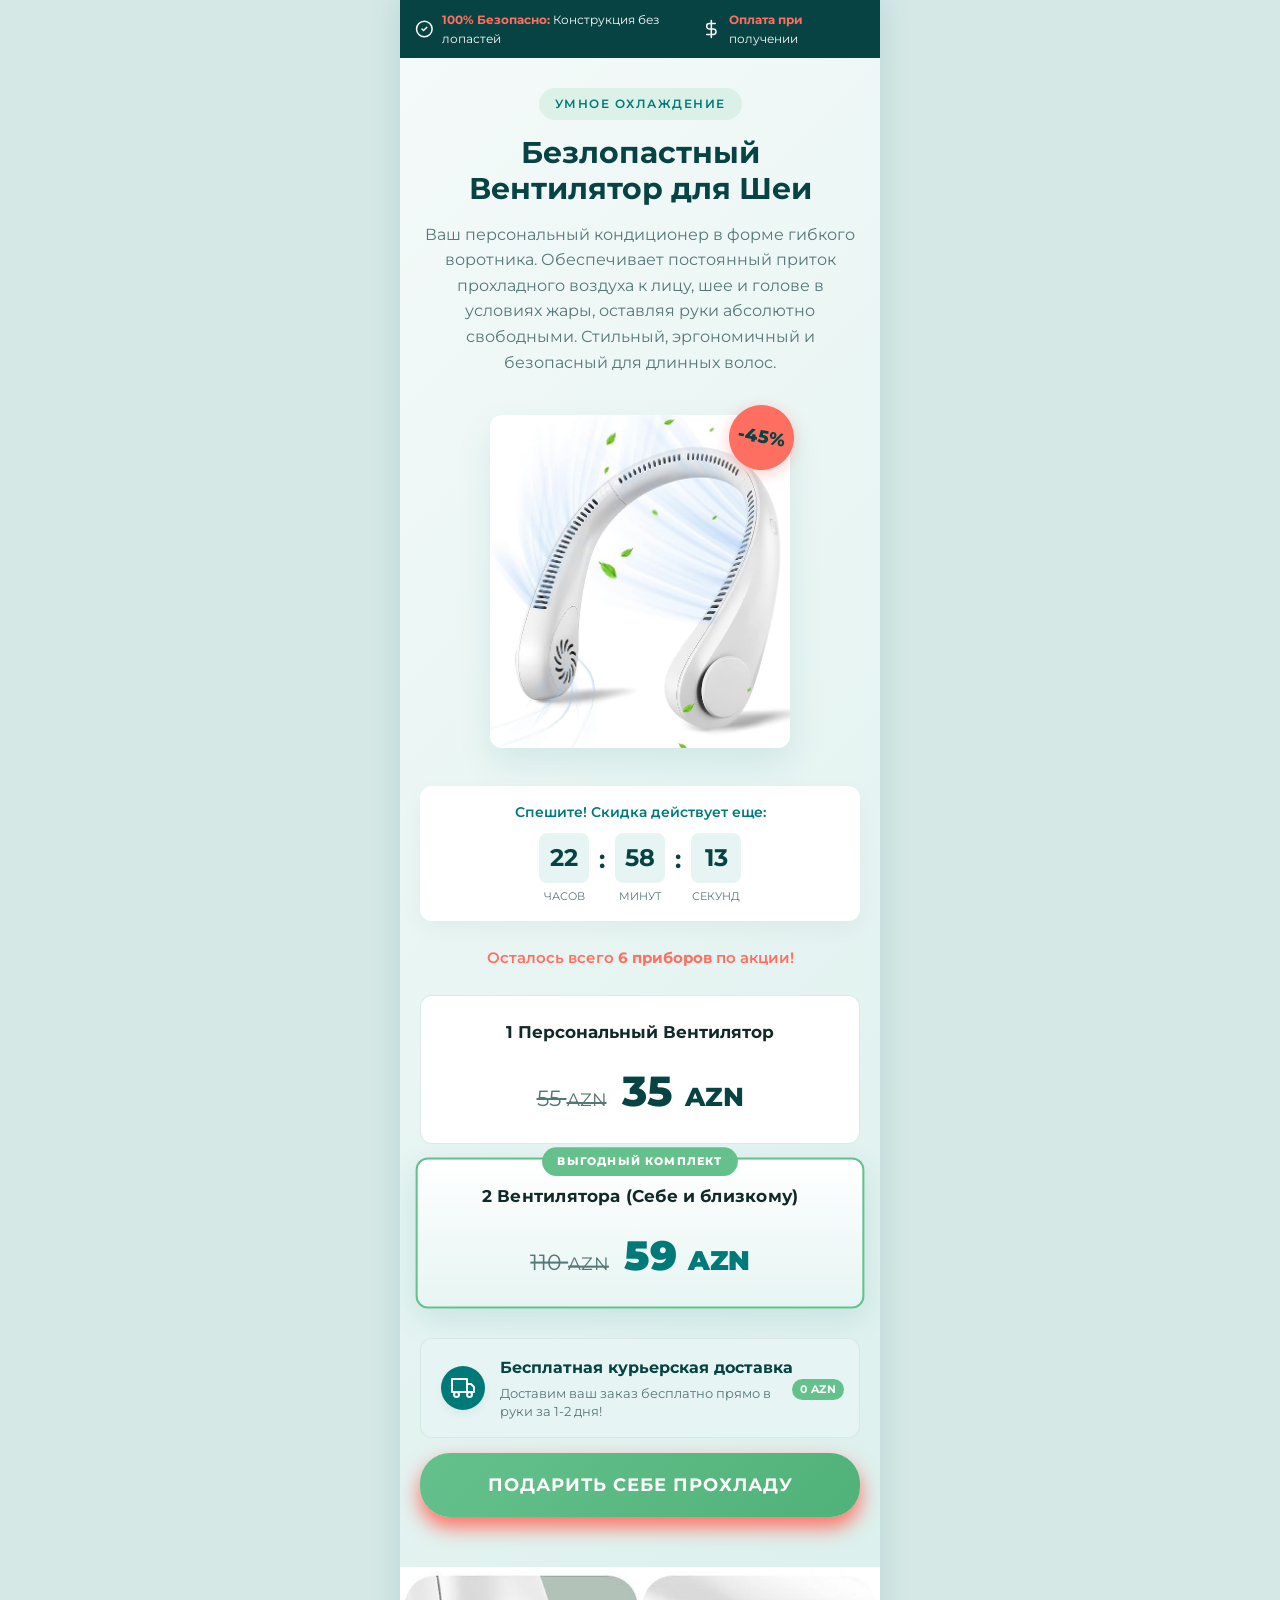
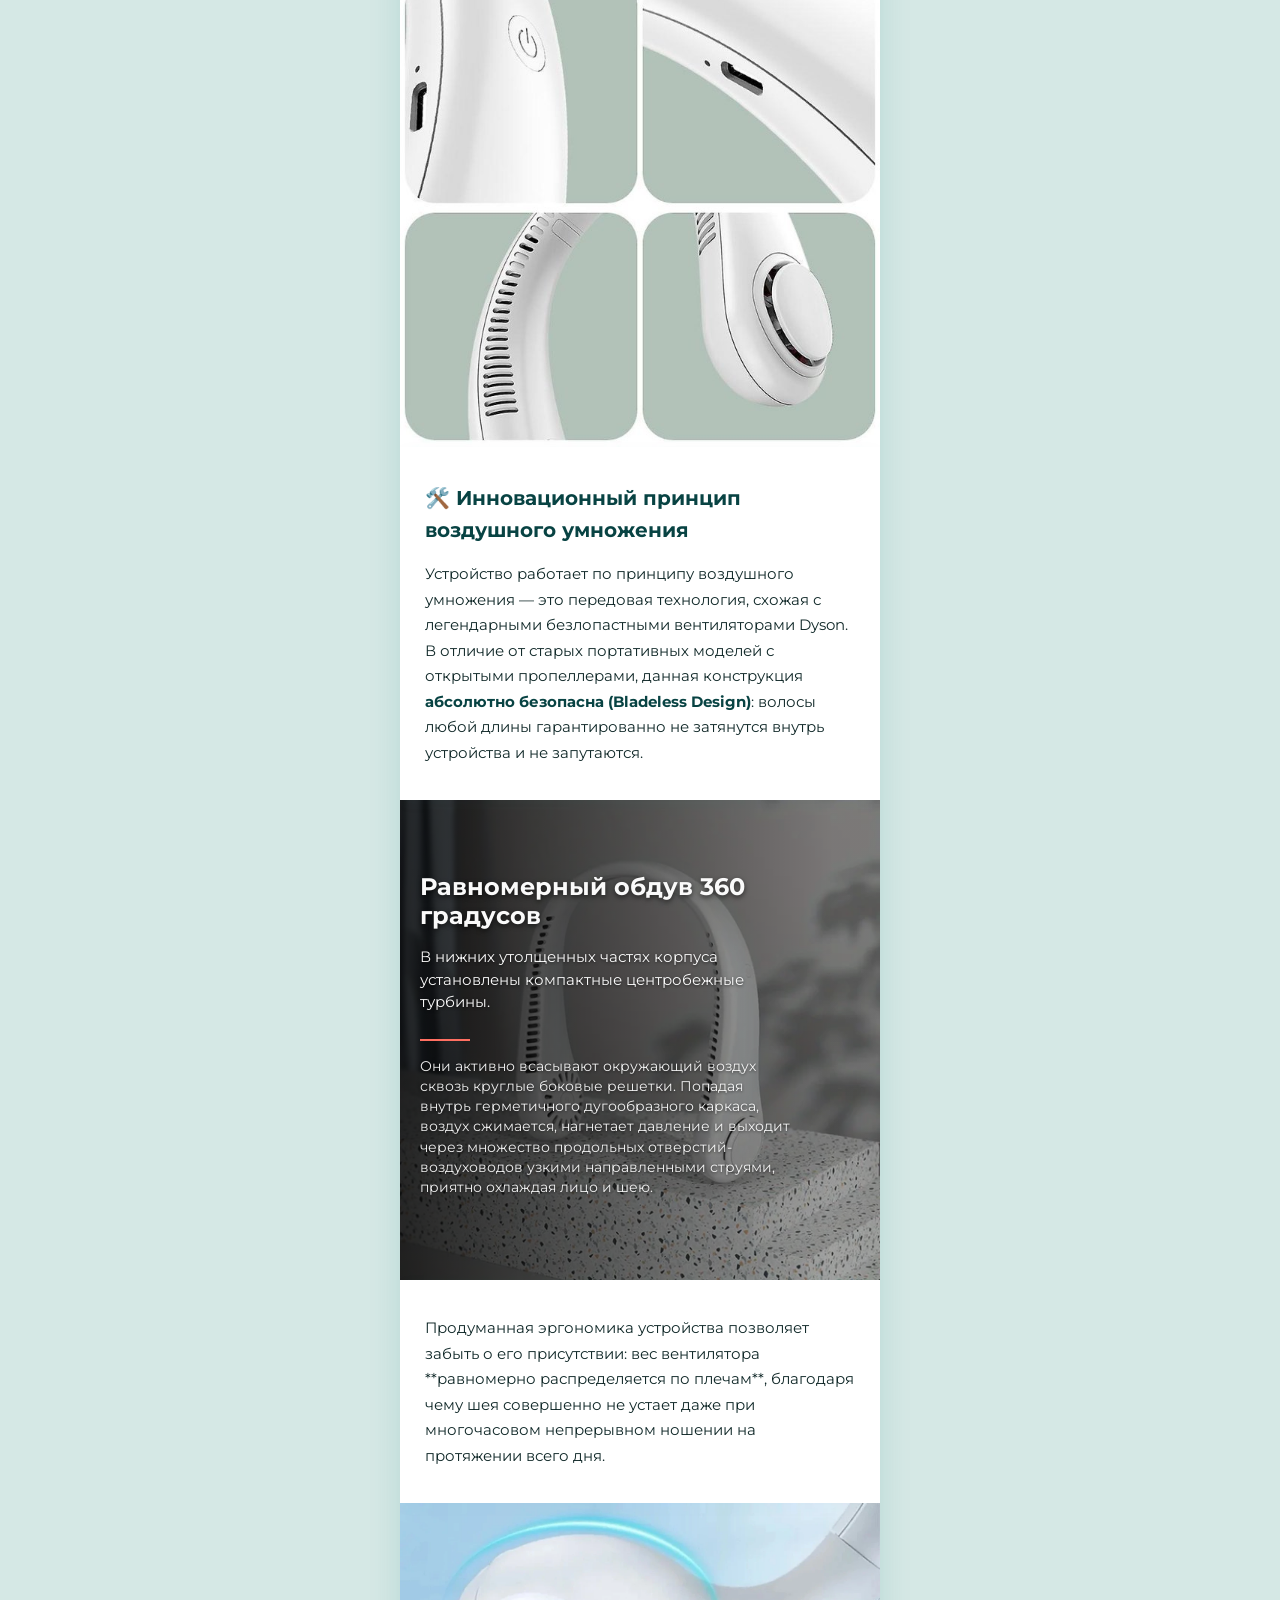
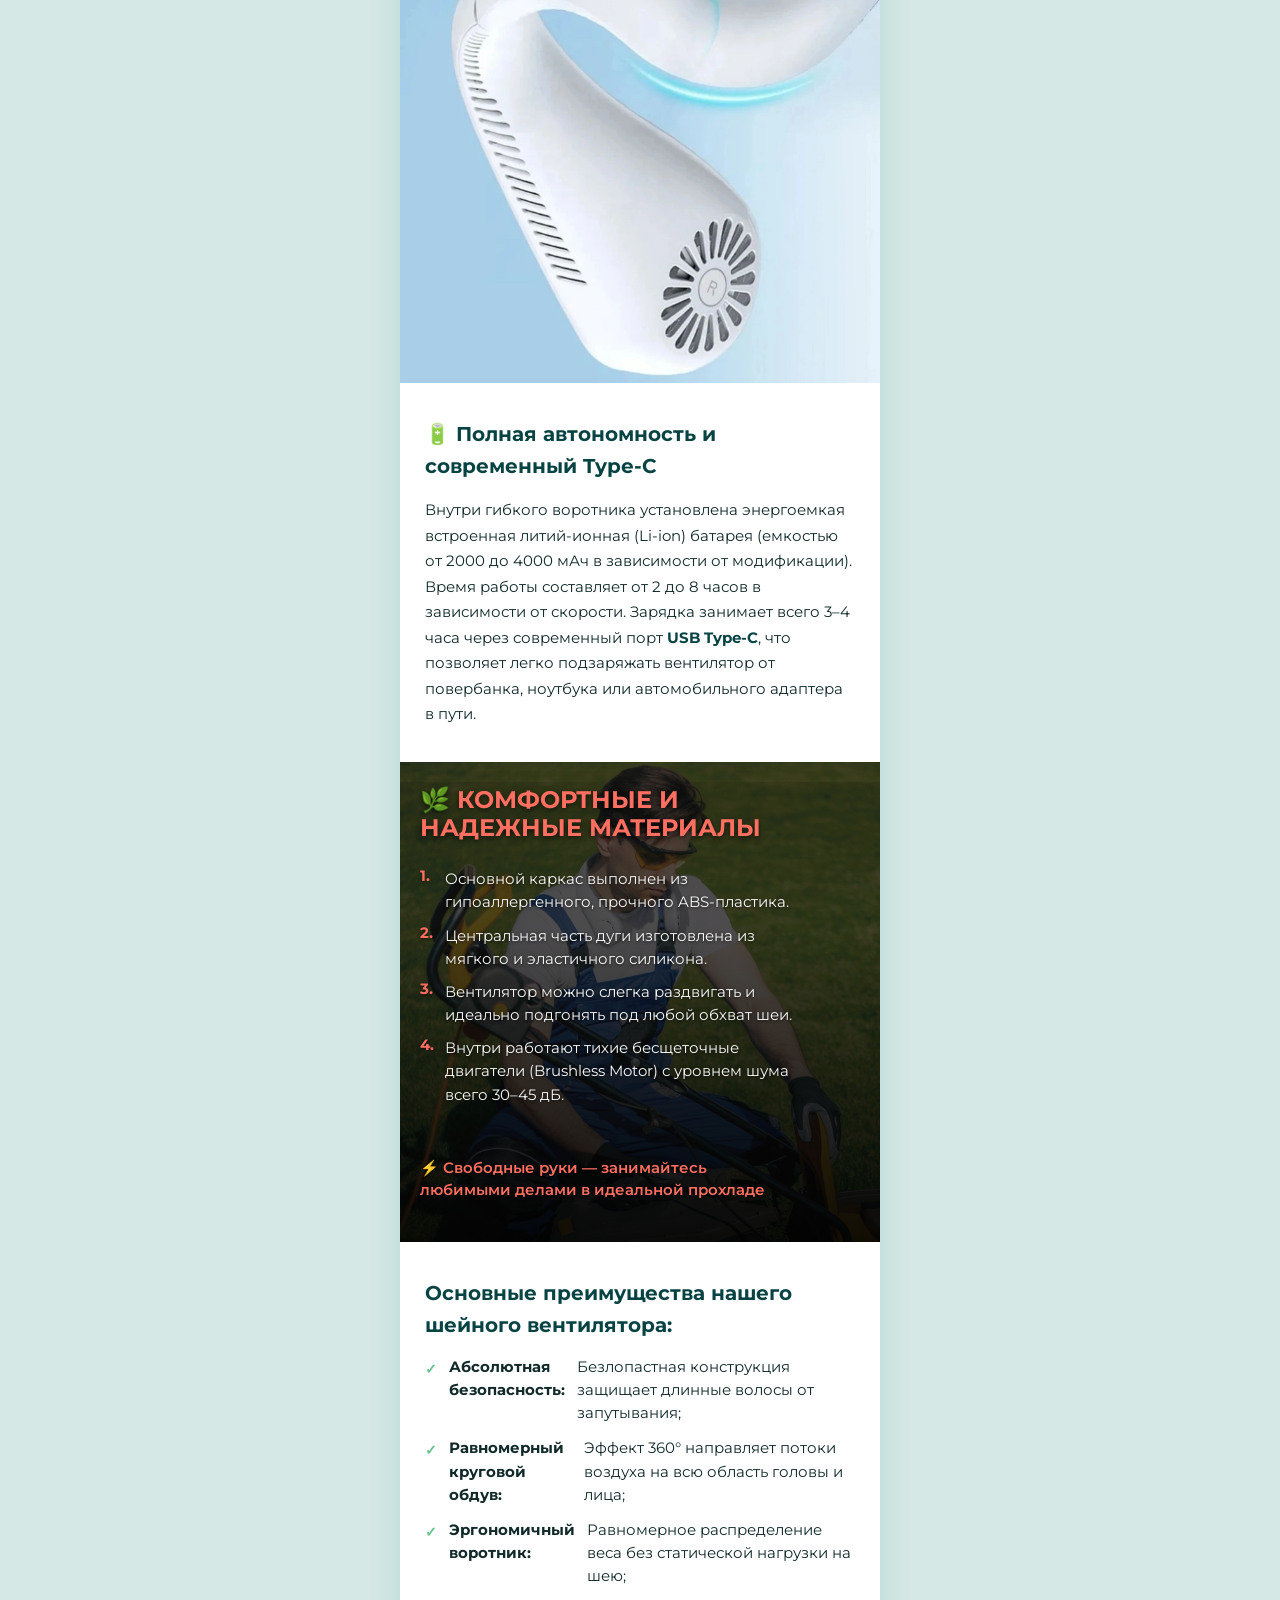
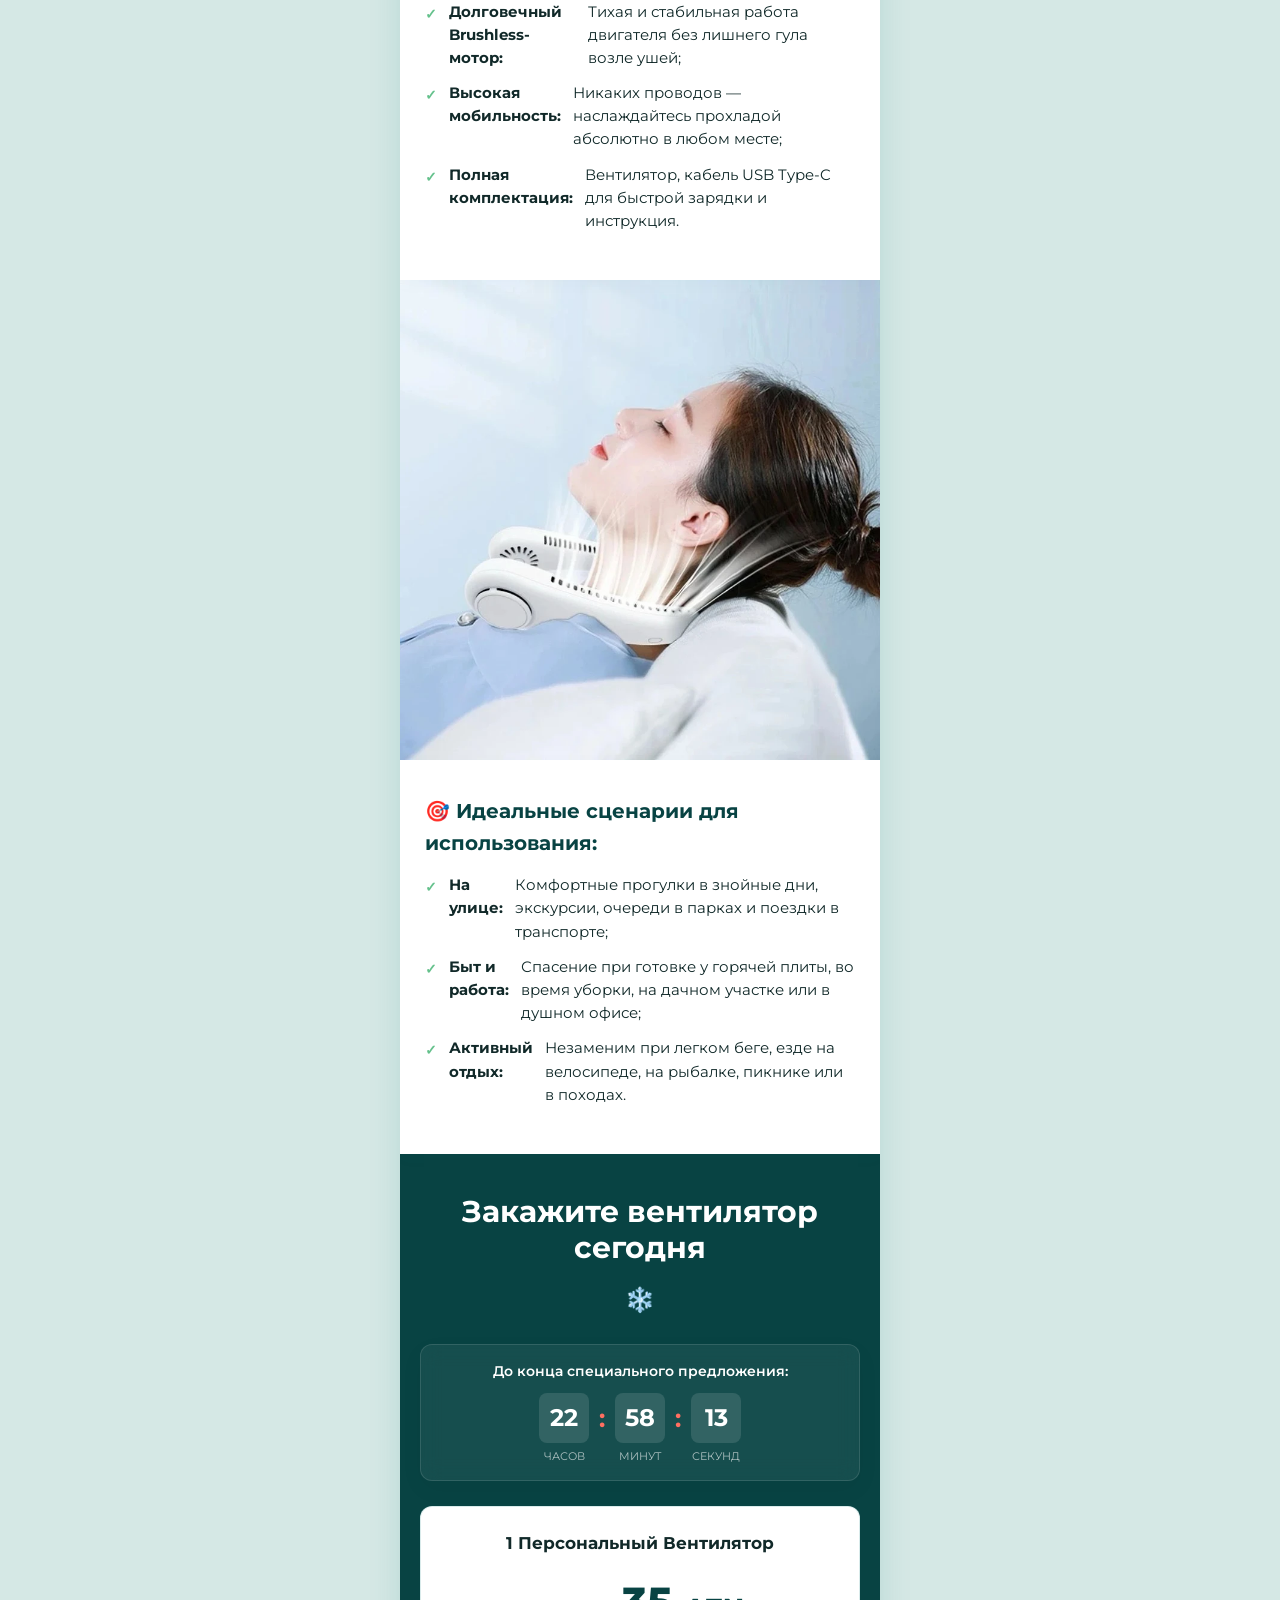
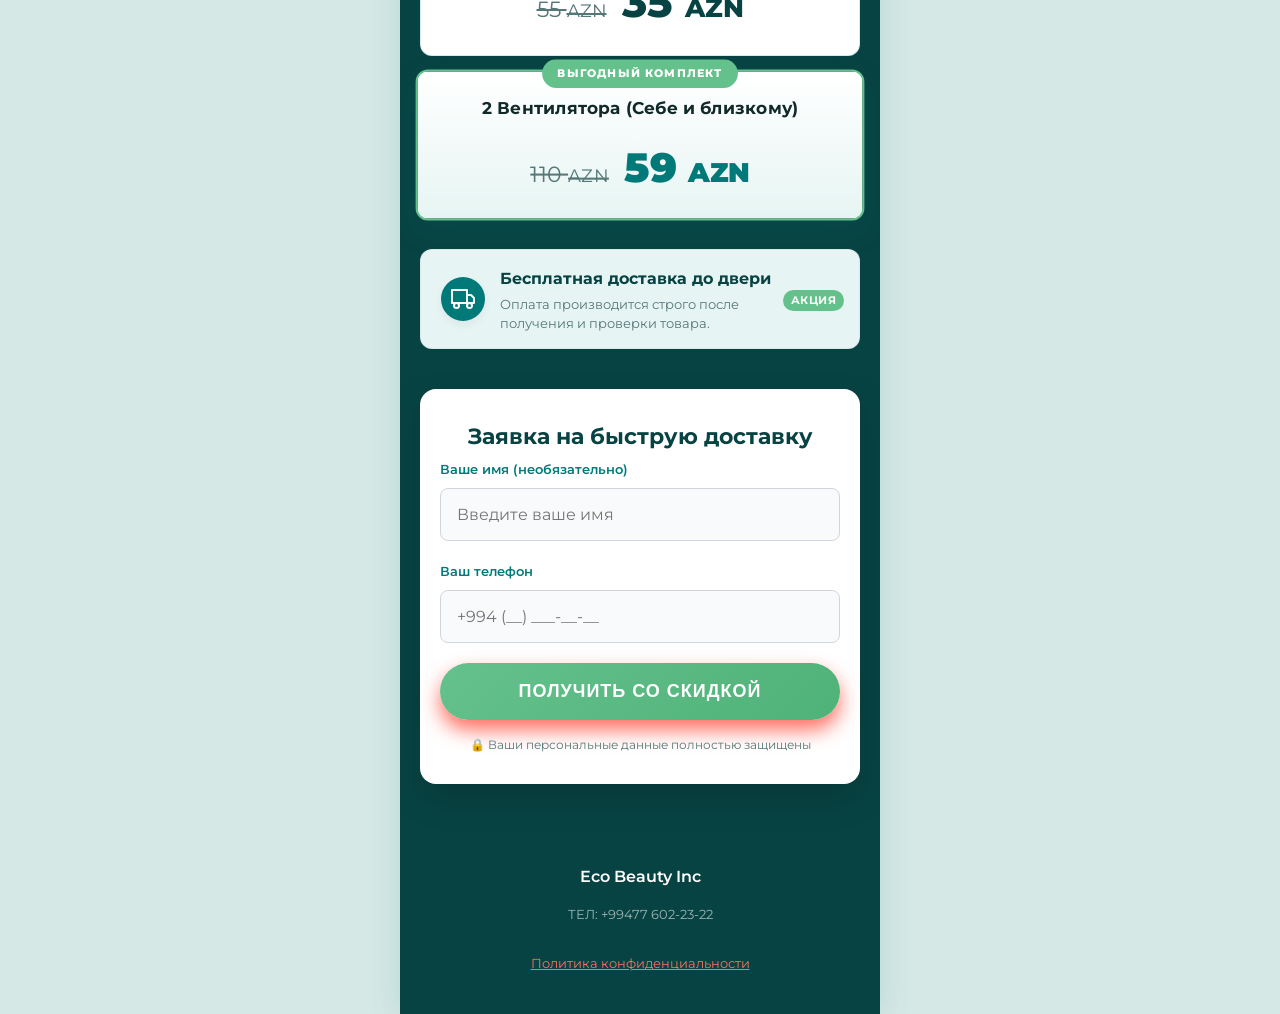
==== commit 12522a36: "Update index.html" ====
--- a/index.html
+++ b/index.html
@@ -9,6 +9,18 @@
     <link rel="preconnect" href="https://fonts.gstatic.com" crossorigin>
     <link href="https://fonts.googleapis.com/css2?family=Montserrat:wght@300;400;500;600;700;800&display=swap" rel="stylesheet">
     <link rel="stylesheet" href="styles.css">
+        <script>
+    !function(f,b,e,v,n,t,s){if(f.fbq)return;n=f.fbq=function(){n.callMethod?
+    n.callMethod.apply(n,arguments):n.queue.push(arguments)};if(!f._fbq)f._fbq=n;n.push=n;n.loaded=!0;n.version='2.0';
+    n.queue=[];t=b.createElement(e);t.async=!0;
+    t.src=v;s=b.getElementsByTagName(e)[0];
+    s.parentNode.insertBefore(t,s)}(window, document,'script','https://connect.facebook.net/en_US/fbevents.js');
+    fbq('init', '3576097526018888'); // <-- Put your real pixel ID here
+    fbq('track', 'PageView');
+    </script>
+    <noscript><img height="1" width="1" style="display:none"
+    src="https://www.facebook.com/tr?id=YOUR_PIXEL_ID&v=e&ev=PageView" // <-- Put your real pixel ID here too
+    /></noscript>
 </head>
 
 <body>
@@ -323,4 +335,4 @@
     </script>
 </body>
 
-</html>+</html>
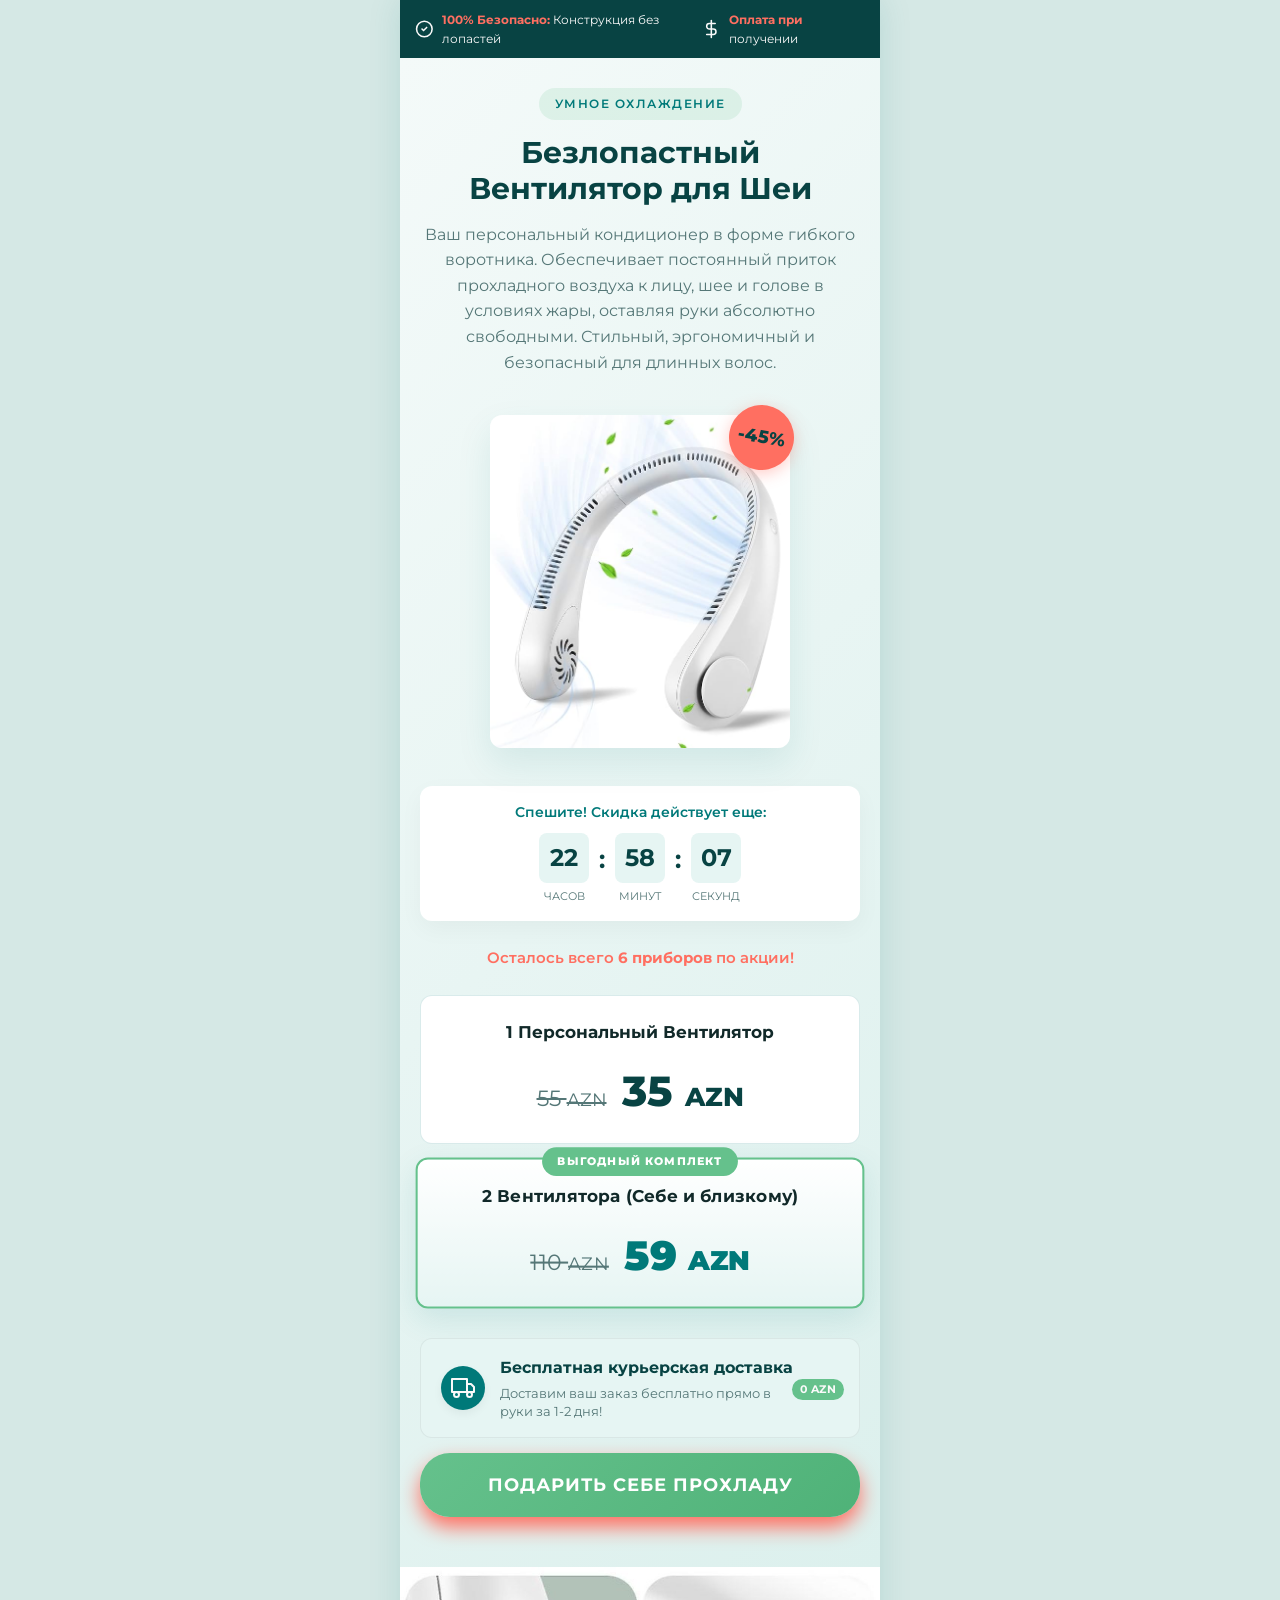
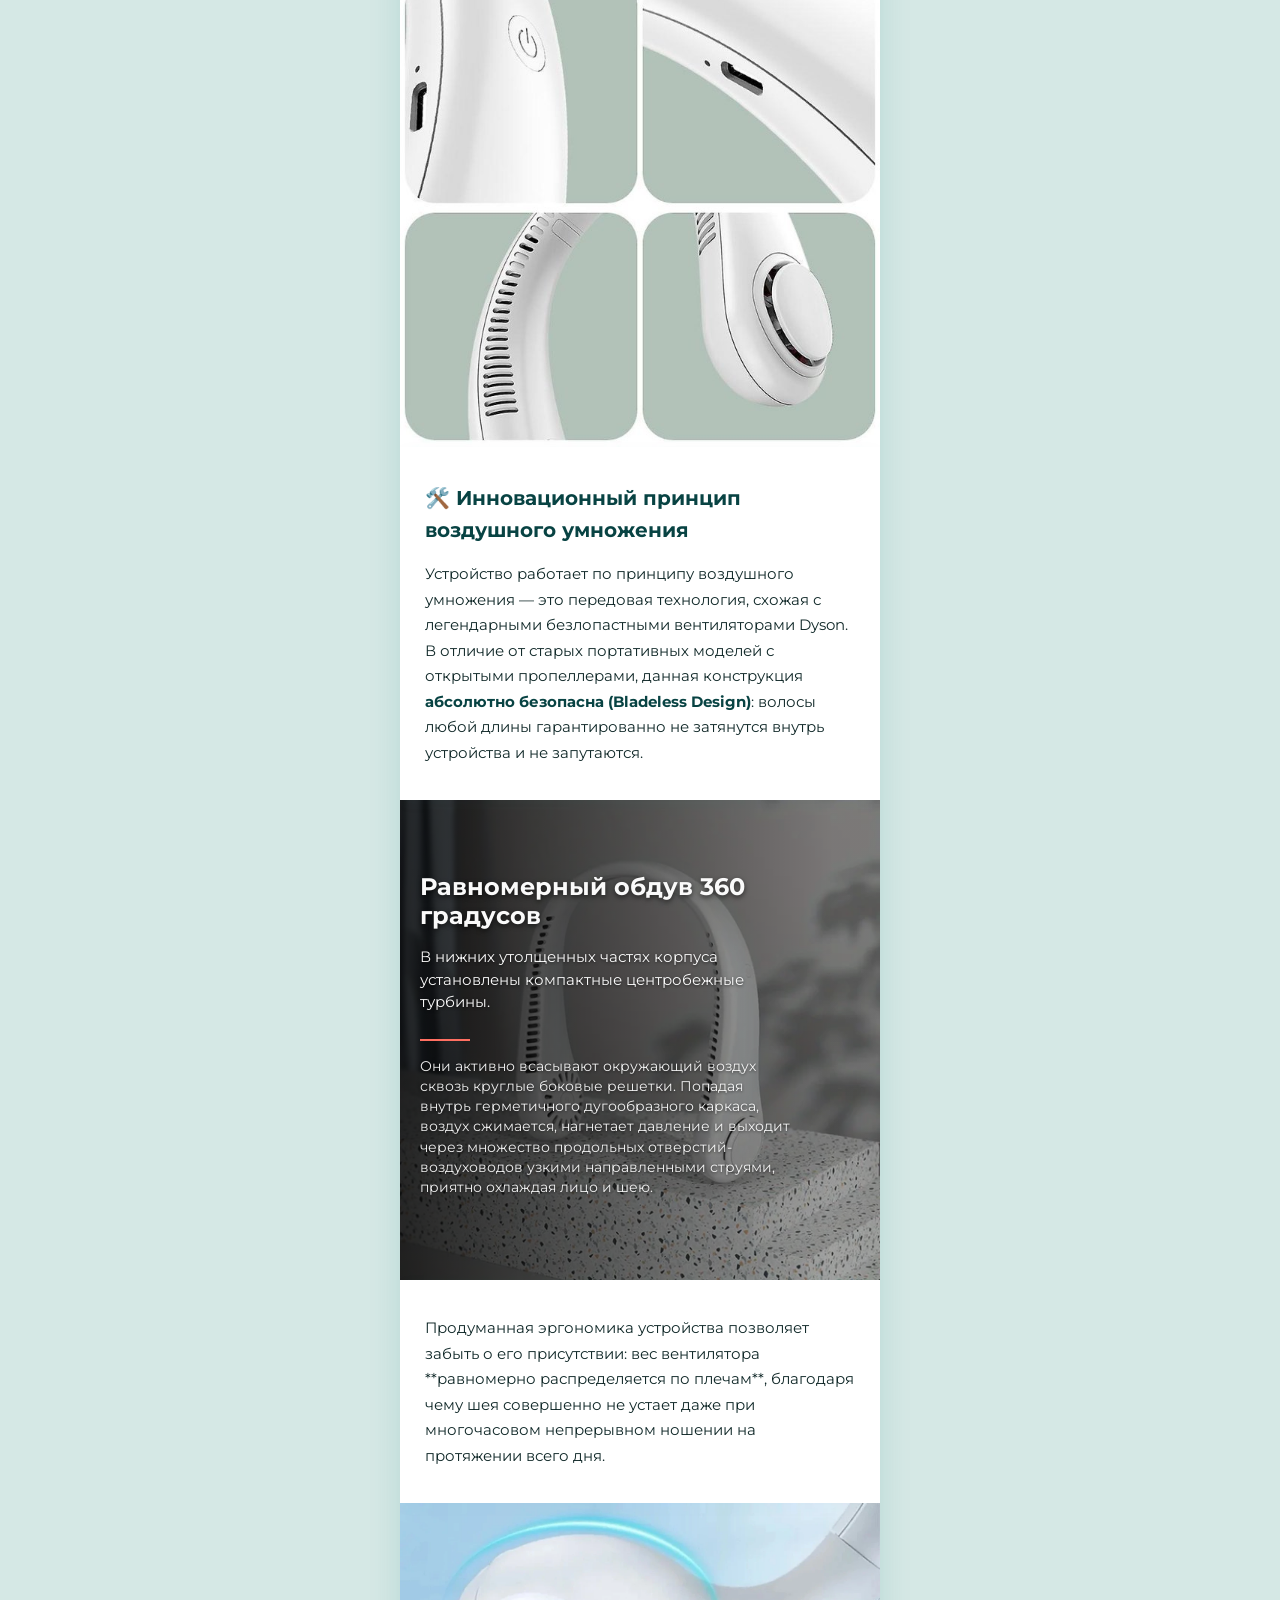
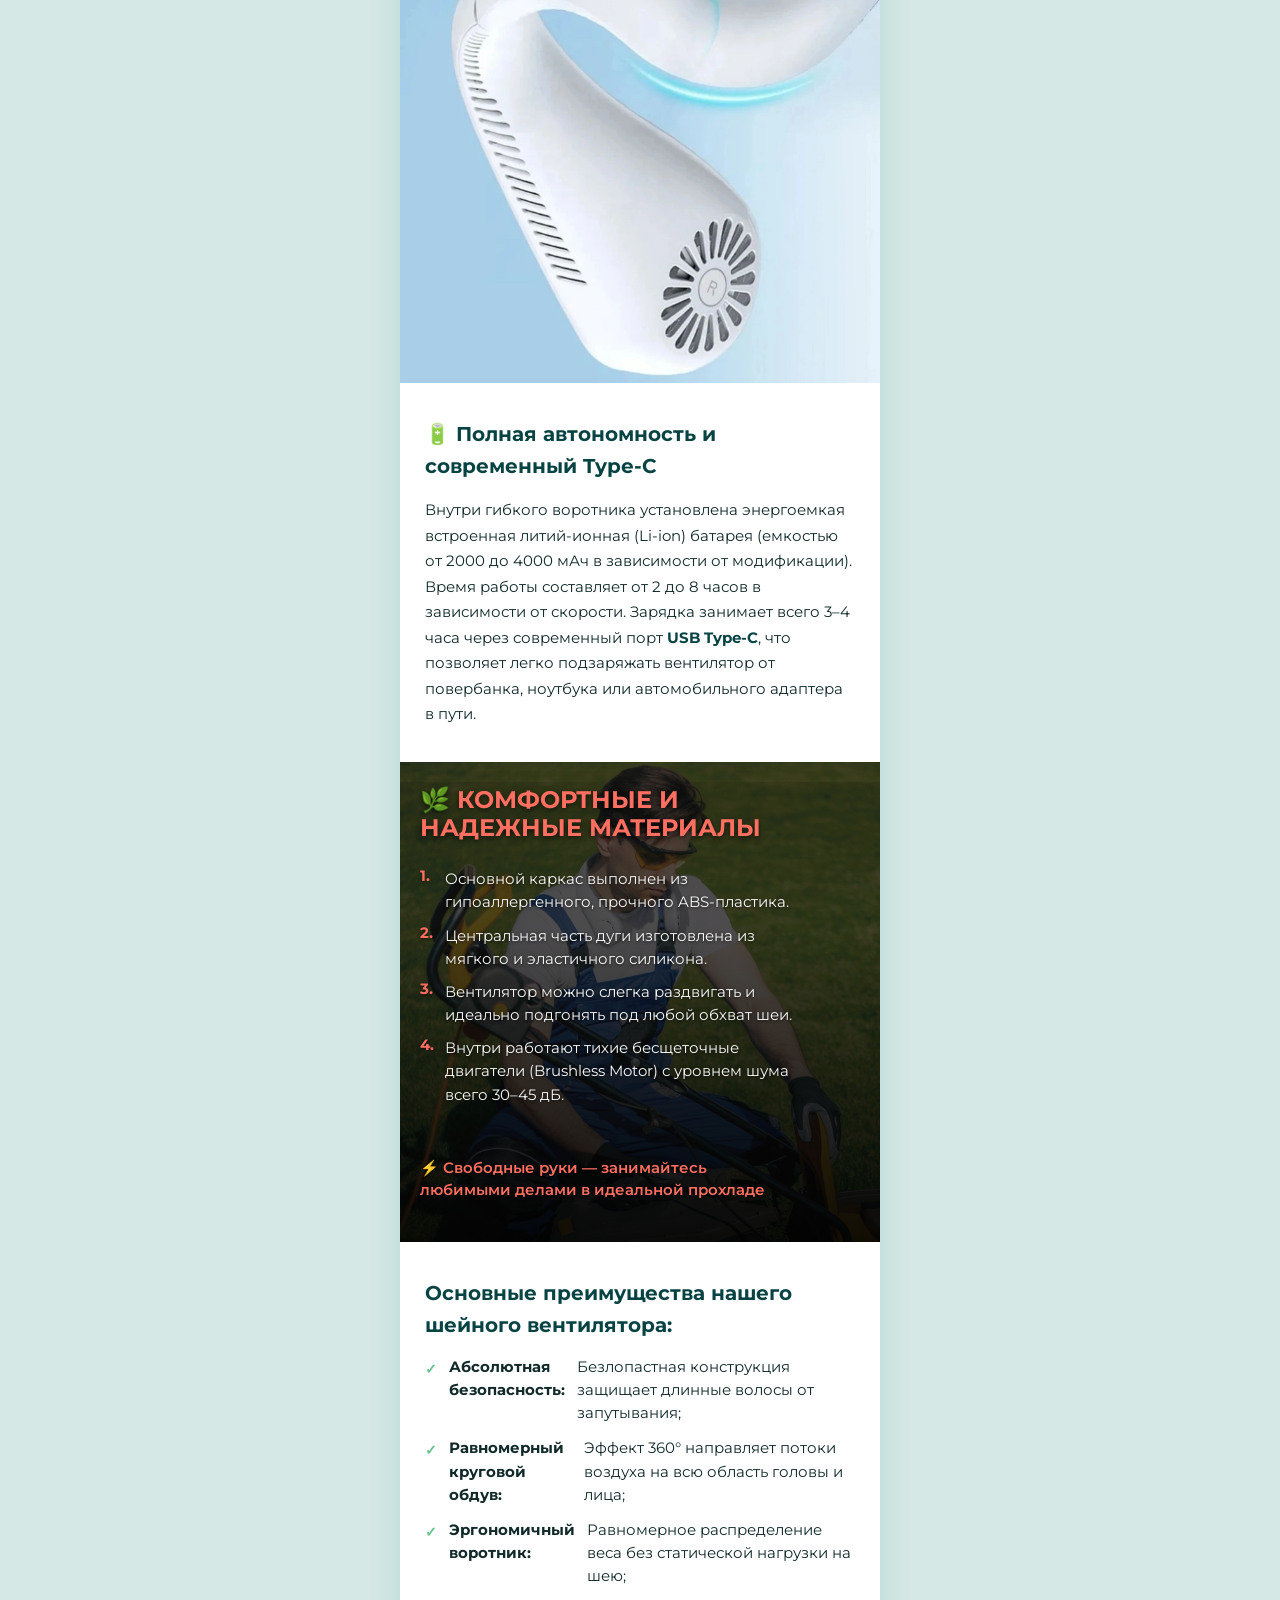
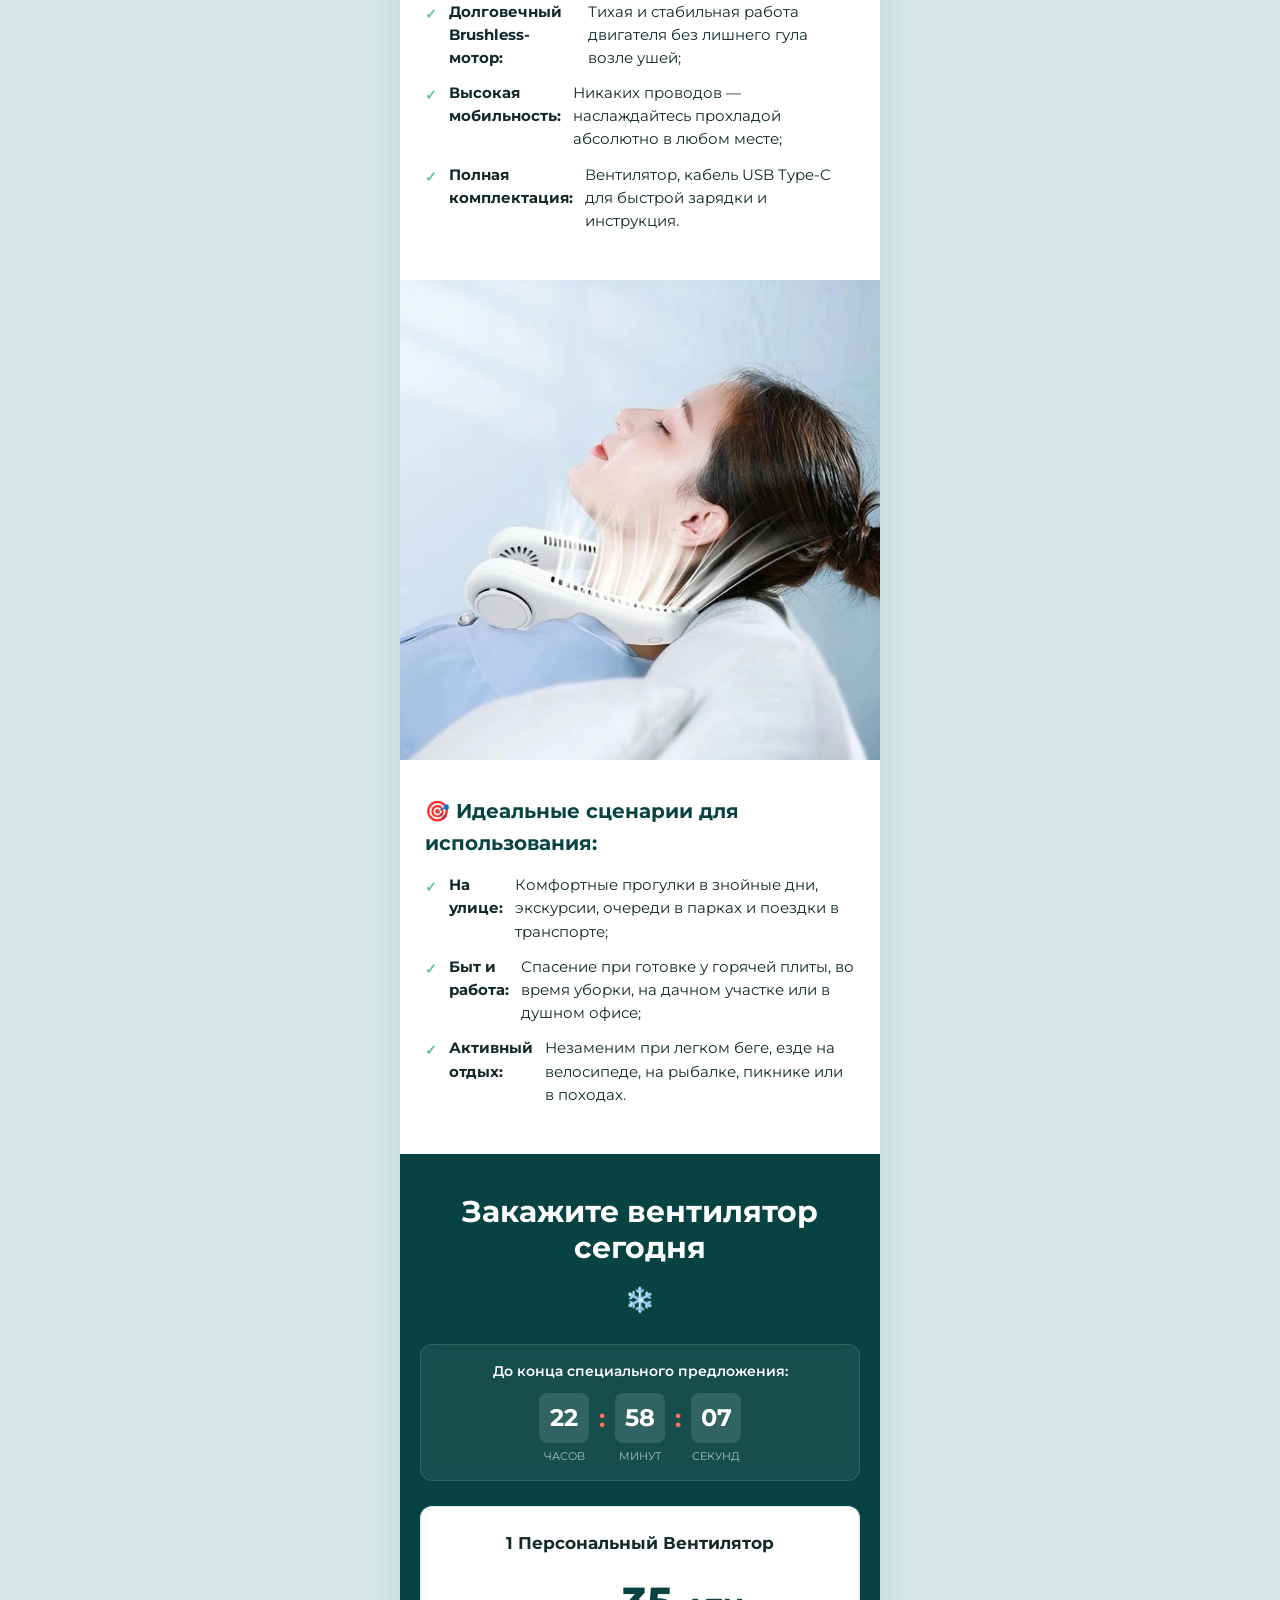
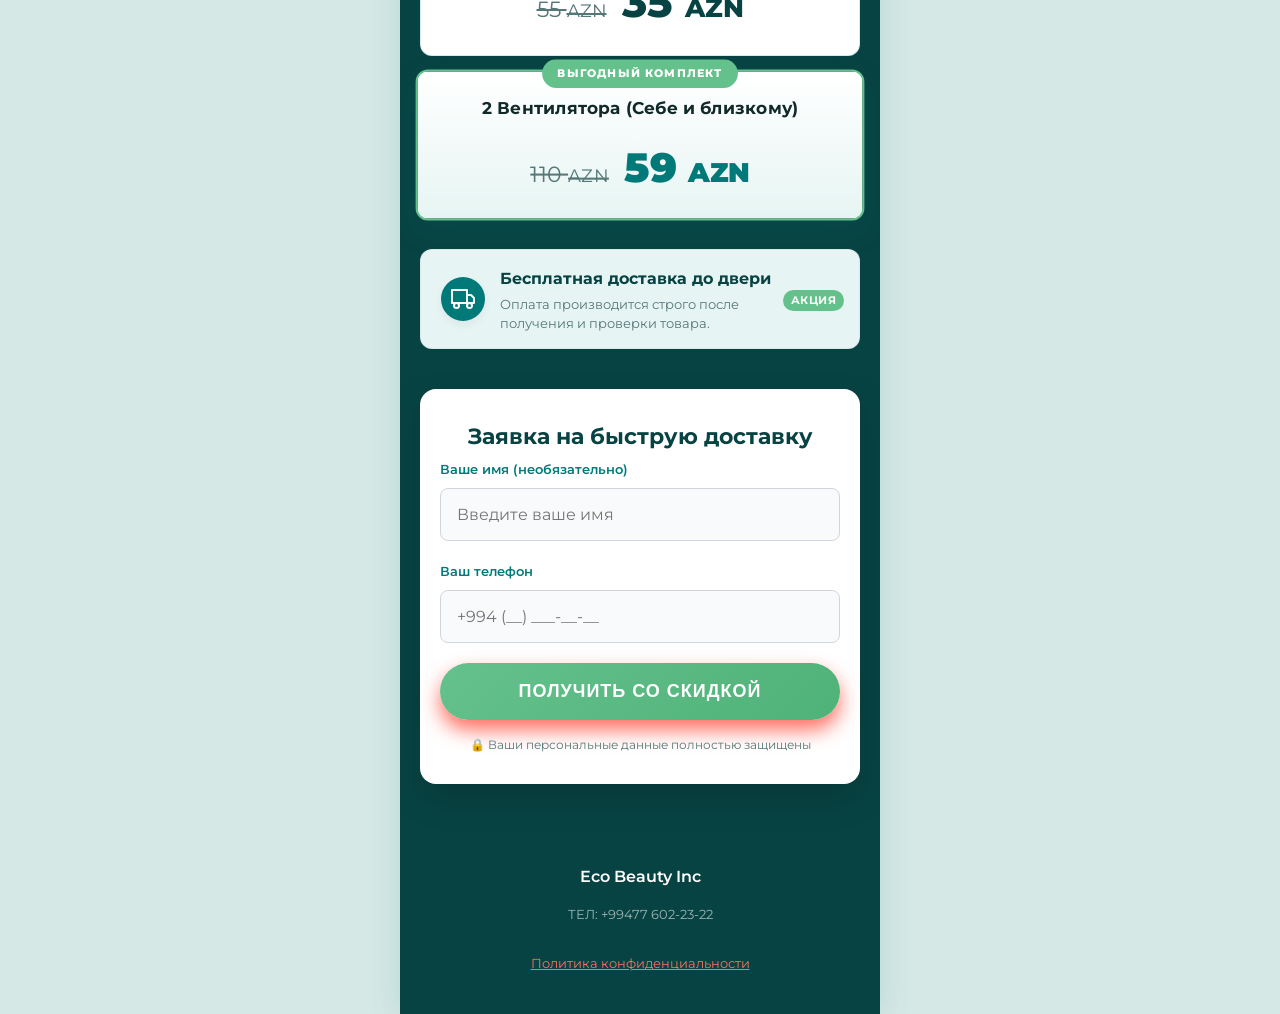
==== commit c203132a: "Update index.html" ====
--- a/index.html
+++ b/index.html
@@ -15,8 +15,7 @@
     n.queue=[];t=b.createElement(e);t.async=!0;
     t.src=v;s=b.getElementsByTagName(e)[0];
     s.parentNode.insertBefore(t,s)}(window, document,'script','https://connect.facebook.net/en_US/fbevents.js');
-    fbq('init', '3576097526018888'); // <-- Put your real pixel ID here
-    fbq('track', 'PageView');
+    fbq('init', '3576097526018888'); 
     </script>
     <noscript><img height="1" width="1" style="display:none"
     src="https://www.facebook.com/tr?id=YOUR_PIXEL_ID&v=e&ev=PageView" // <-- Put your real pixel ID here too
